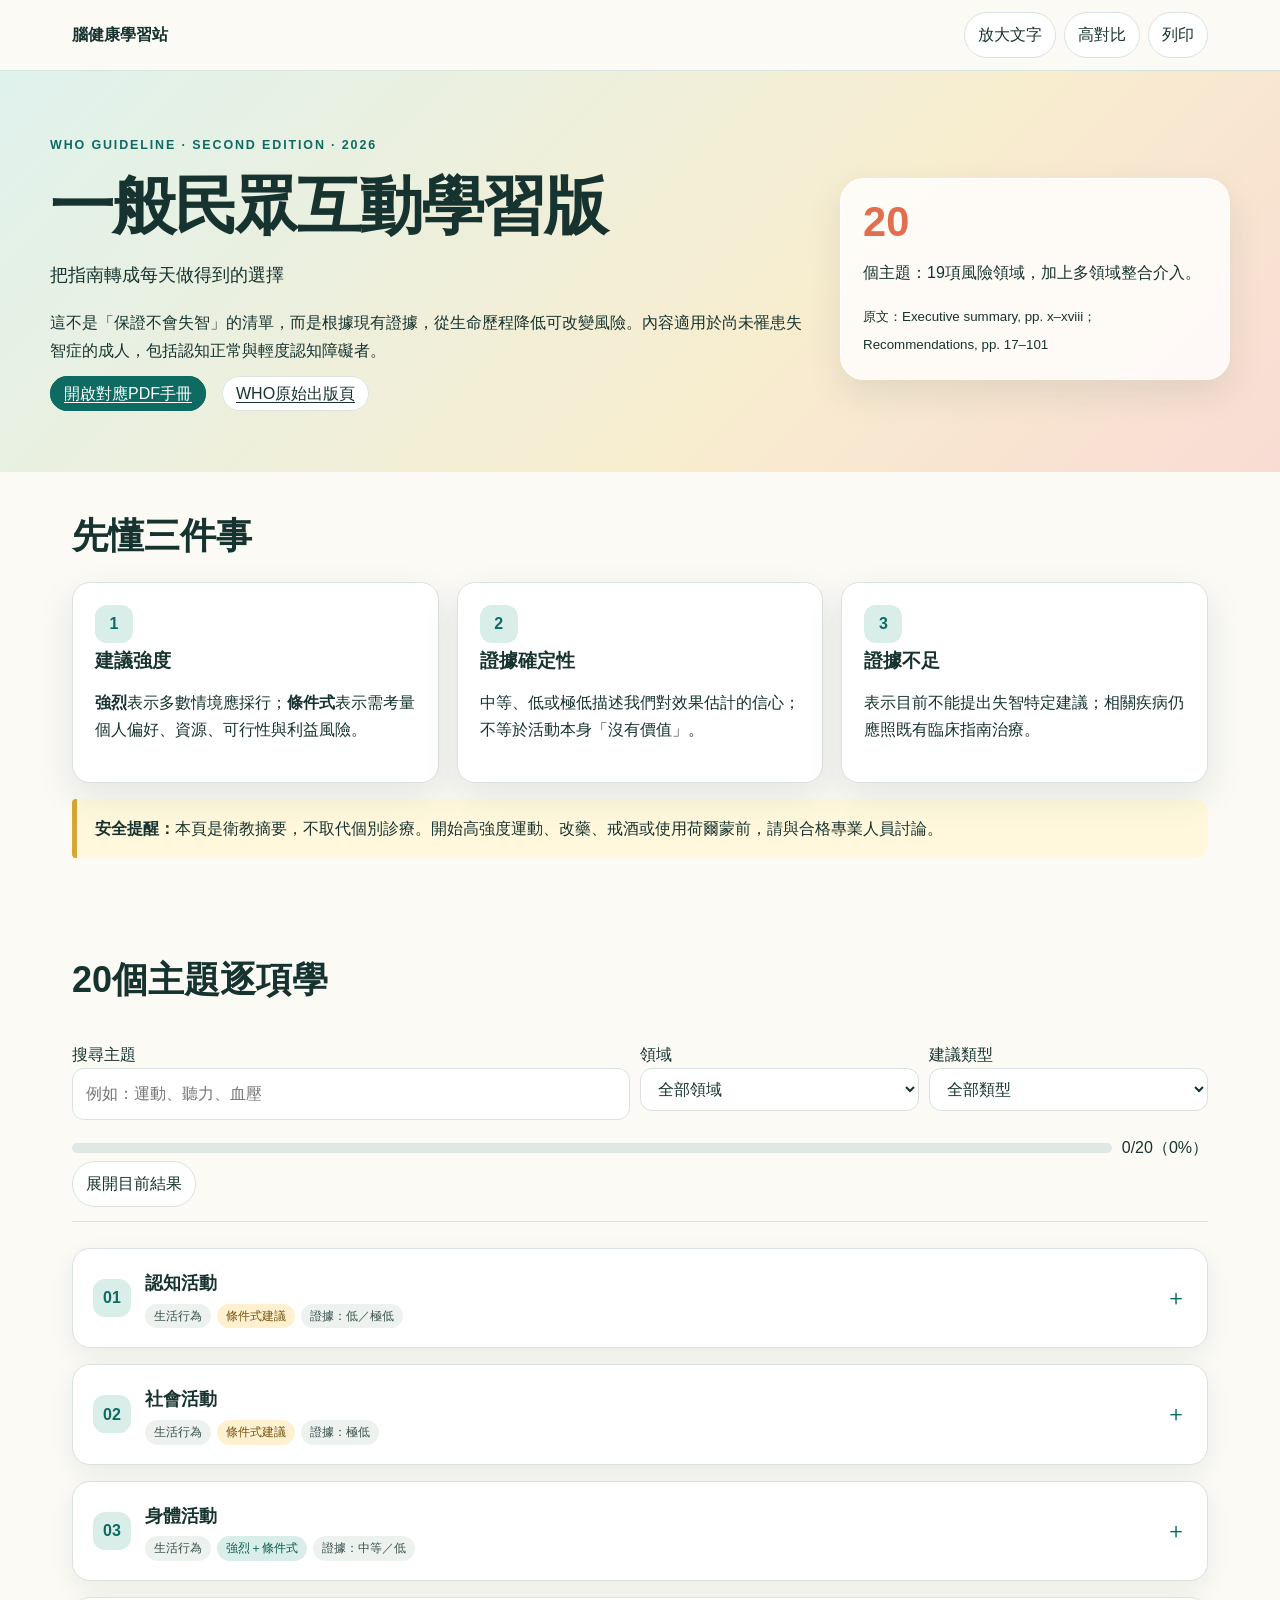
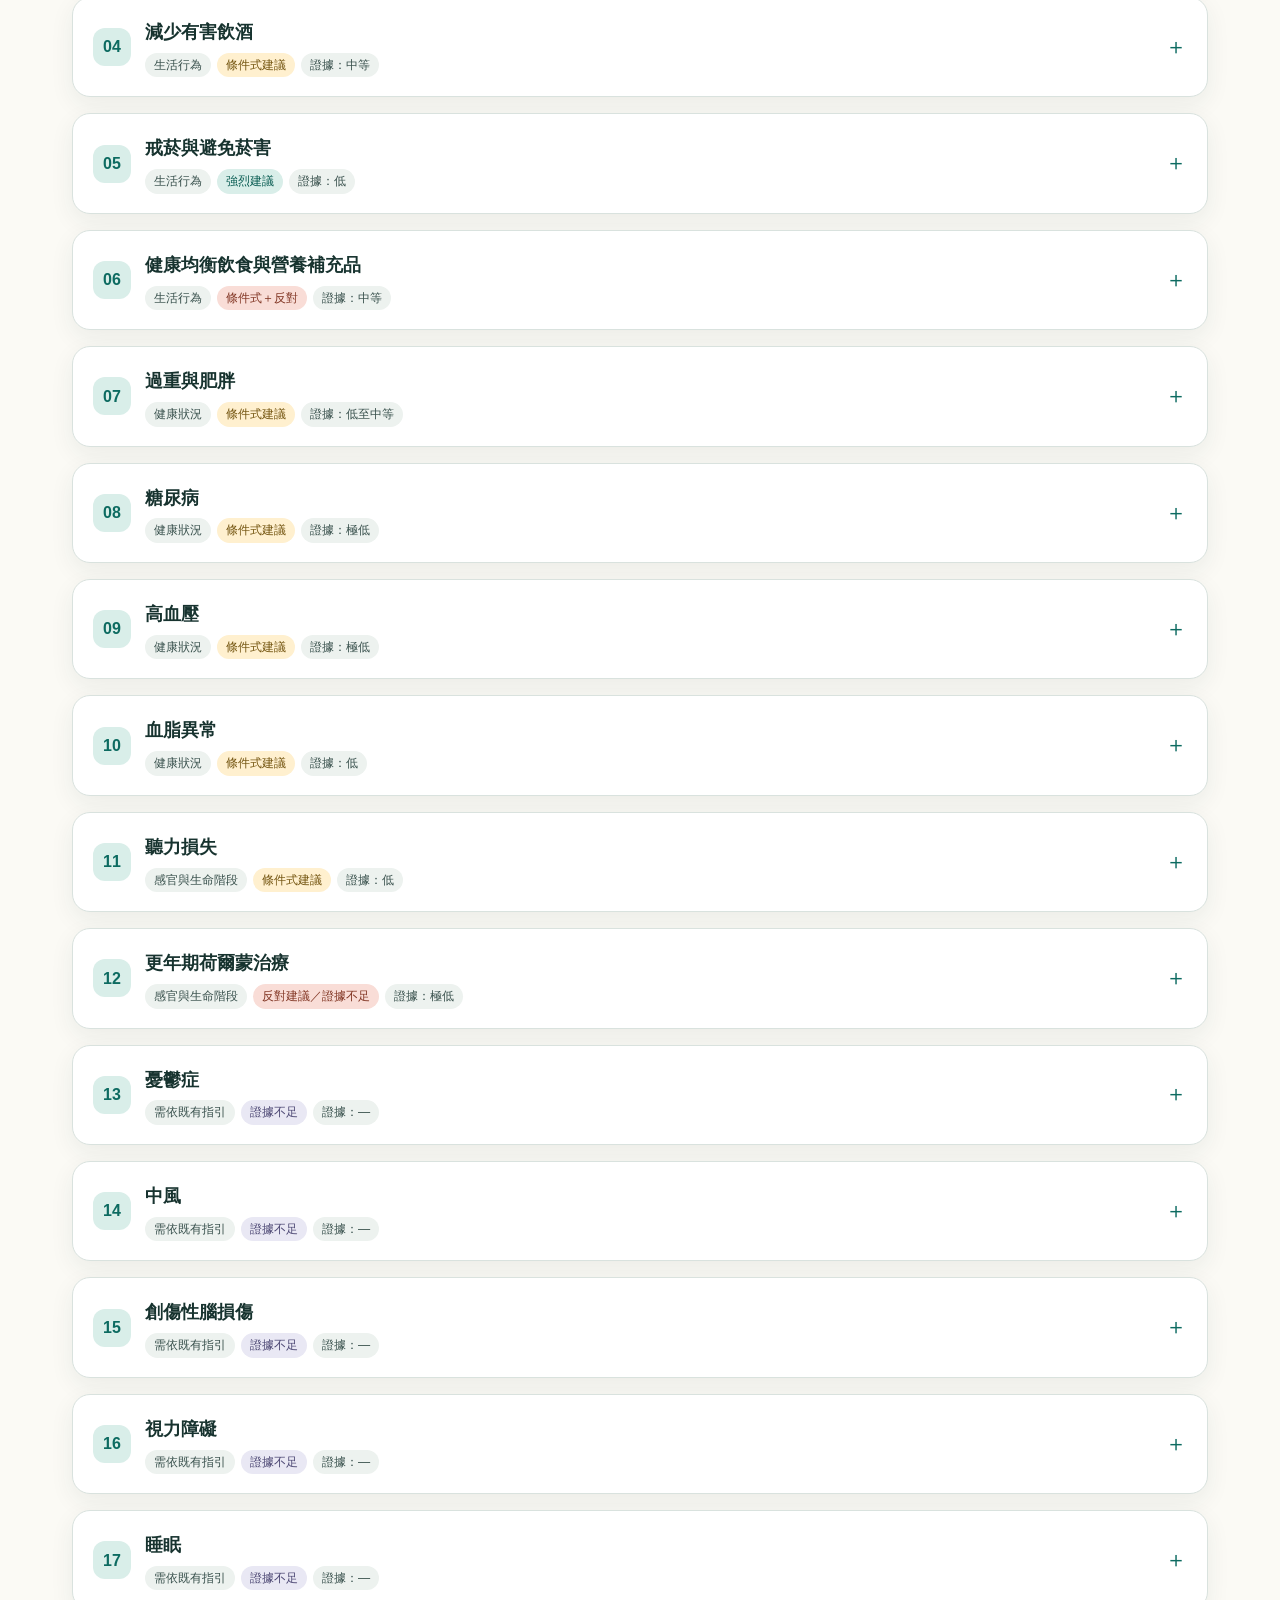
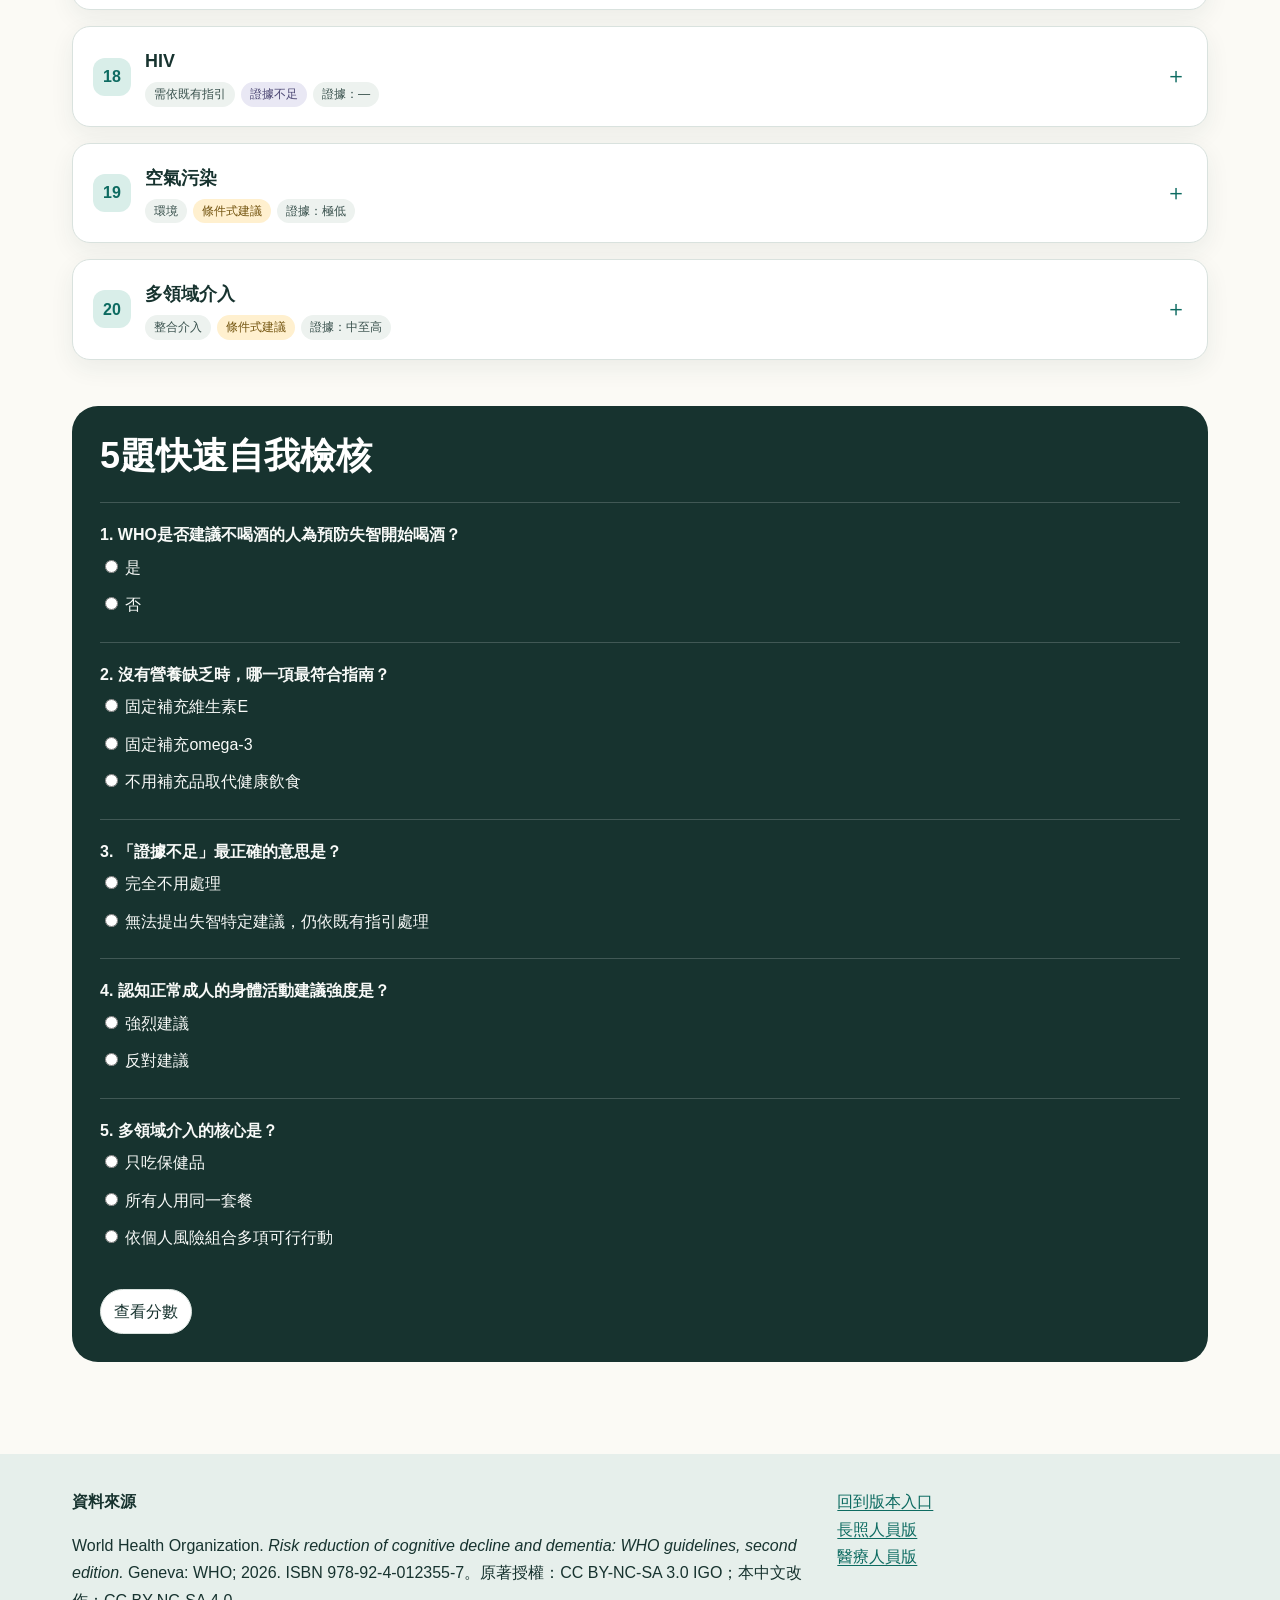
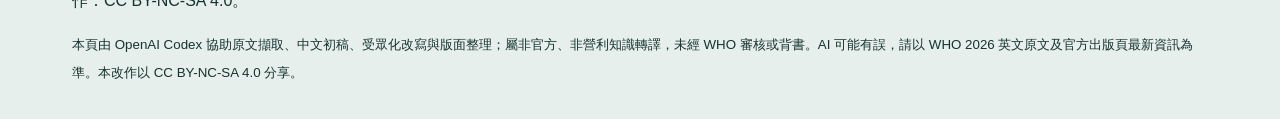
==== html/一般民眾版.html @ b4cadde2 "Publish complete WHO dementia risk reduction learning site" ====
<!doctype html><html lang="zh-Hant"><head><meta charset="utf-8"><meta name="viewport" content="width=device-width,initial-scale=1"><meta name="description" content="WHO 2026失智風險降低指南一般民眾互動學習版"><title>一般民眾版｜WHO 2026失智風險降低</title><link rel="stylesheet" href="assets/guide.css"></head><body data-audience="public"><a class="skip" href="#main">跳到主要內容</a><header class="topbar"><div class="topbar-inner"><a class="brand" href="index.html">腦健康學習站</a><nav class="top-actions" aria-label="工具"><button class="btn" id="fontBtn">放大文字</button><button class="btn" id="contrastBtn">高對比</button><button class="btn" id="printBtn">列印</button></nav></div></header>
<main id="main"><section class="hero"><div class="hero-grid"><div><div class="eyebrow">WHO GUIDELINE · SECOND EDITION · 2026</div><h1><span data-audience-label>一般民眾</span>互動學習版</h1><p class="lead" data-audience-sub>把指南轉成每天做得到的選擇</p><p>這不是「保證不會失智」的清單，而是根據現有證據，從生命歷程降低可改變風險。內容適用於尚未罹患失智症的成人，包括認知正常與輕度認知障礙者。</p><p><a class="btn primary" id="pdfLink" href="#">開啟對應PDF手冊</a>　<a class="btn" href="https://www.who.int/publications/i/item/9789240123557">WHO原始出版頁</a></p></div><aside class="hero-note"><strong>20</strong><p>個主題：19項風險領域，加上多領域整合介入。</p><small>原文：Executive summary, pp. x–xviii；Recommendations, pp. 17–101</small></aside></div></section>
<section class="container"><h2>先懂三件事</h2><div class="method-grid"><article class="card"><span class="number">1</span><h3>建議強度</h3><p><b>強烈</b>表示多數情境應採行；<b>條件式</b>表示需考量個人偏好、資源、可行性與利益風險。</p></article><article class="card"><span class="number">2</span><h3>證據確定性</h3><p>中等、低或極低描述我們對效果估計的信心；不等於活動本身「沒有價值」。</p></article><article class="card"><span class="number">3</span><h3>證據不足</h3><p>表示目前不能提出失智特定建議；相關疾病仍應照既有臨床指南治療。</p></article></div><p class="notice"><b>安全提醒：</b>本頁是衛教摘要，不取代個別診療。開始高強度運動、改藥、戒酒或使用荷爾蒙前，請與合格專業人員討論。</p></section>
<section class="container"><h2>20個主題逐項學</h2><div class="controls"><div class="controls-row"><label>搜尋主題<input class="field" id="search" type="search" placeholder="例如：運動、聽力、血壓"></label><label>領域<select class="field" id="domain"><option value="">全部領域</option><option>生活行為</option><option>健康狀況</option><option>感官與生命階段</option><option>需依既有指引</option><option>環境</option><option>整合介入</option></select></label><label>建議類型<select class="field" id="status"><option value="">全部類型</option><option value="強烈">含強烈建議</option><option value="條件式">條件式建議</option><option value="反對">反對建議</option><option value="證據不足">證據不足</option></select></label></div><div class="progress-wrap"><div class="progress" aria-label="學習進度"><span id="progressBar"></span></div><span id="progressText">0/20（0%）</span></div><button class="btn" id="expandAll">展開目前結果</button></div><div class="topic-list" id="topicList"></div><p class="empty" id="empty" hidden>找不到相符主題，請調整搜尋或篩選。</p>
<section class="quiz"><h2>5題快速自我檢核</h2><div class="question"><b>1. WHO是否建議不喝酒的人為預防失智開始喝酒？</b><label><input type="radio" name="q1" value="a"> 是</label><label><input type="radio" name="q1" value="b"> 否</label></div><div class="question"><b>2. 沒有營養缺乏時，哪一項最符合指南？</b><label><input type="radio" name="q2" value="a"> 固定補充維生素E</label><label><input type="radio" name="q2" value="b"> 固定補充omega-3</label><label><input type="radio" name="q2" value="c"> 不用補充品取代健康飲食</label></div><div class="question"><b>3. 「證據不足」最正確的意思是？</b><label><input type="radio" name="q3" value="a"> 完全不用處理</label><label><input type="radio" name="q3" value="b"> 無法提出失智特定建議，仍依既有指引處理</label></div><div class="question"><b>4. 認知正常成人的身體活動建議強度是？</b><label><input type="radio" name="q4" value="a"> 強烈建議</label><label><input type="radio" name="q4" value="b"> 反對建議</label></div><div class="question"><b>5. 多領域介入的核心是？</b><label><input type="radio" name="q5" value="a"> 只吃保健品</label><label><input type="radio" name="q5" value="b"> 所有人用同一套餐</label><label><input type="radio" name="q5" value="c"> 依個人風險組合多項可行行動</label></div><button class="btn" id="quizSubmit">查看分數</button><span class="result" id="quizResult" aria-live="polite"></span></section></section></main>
<footer class="footer"><div class="footer-inner"><div class="footer-grid"><div><b>資料來源</b><p>World Health Organization. <i>Risk reduction of cognitive decline and dementia: WHO guidelines, second edition.</i> Geneva: WHO; 2026. ISBN 978-92-4-012355-7。原著授權：CC BY-NC-SA 3.0 IGO；本中文改作：CC BY-NC-SA 4.0。</p></div><div><a href="index.html">回到版本入口</a><br><a href="長照人員版.html">長照人員版</a><br><a href="醫療人員版.html">醫療人員版</a></div></div><small>本頁由 OpenAI Codex 協助原文擷取、中文初稿、受眾化改寫與版面整理；屬非官方、非營利知識轉譯，未經 WHO 審核或背書。AI 可能有誤，請以 WHO 2026 英文原文及官方出版頁最新資訊為準。本改作以 CC BY-NC-SA 4.0 分享。</small></div></footer><script src="assets/guide.js"></script></body></html>
---- html/assets/guide.css ----
:root{--ink:#17332f;--muted:#526764;--paper:#fbfaf5;--panel:#fff;--teal:#0d6b61;--teal2:#d9eee9;--coral:#e26d4f;--gold:#d7a636;--line:#d9e2de;--shadow:0 14px 36px rgba(25,63,57,.10);--radius:18px;--font:1rem}
*{box-sizing:border-box}html{scroll-behavior:smooth;font-size:var(--font)}body{margin:0;color:var(--ink);background:var(--paper);font-family:-apple-system,BlinkMacSystemFont,"Segoe UI","Noto Sans TC","PingFang TC",sans-serif;line-height:1.72}a{color:var(--teal);text-underline-offset:3px}button,input,select{font:inherit}.skip{position:absolute;left:-9999px;top:8px;background:#fff;padding:10px;z-index:20}.skip:focus{left:8px}.topbar{position:sticky;top:0;z-index:10;background:rgba(251,250,245,.94);border-bottom:1px solid var(--line);backdrop-filter:blur(12px)}.topbar-inner{max-width:1180px;margin:auto;padding:12px 22px;display:flex;align-items:center;gap:12px}.brand{font-weight:800;color:var(--ink);text-decoration:none;white-space:nowrap}.top-actions{margin-left:auto;display:flex;gap:8px;flex-wrap:wrap}.btn{border:1px solid var(--line);background:#fff;color:var(--ink);border-radius:999px;padding:8px 13px;cursor:pointer}.btn:hover,.btn:focus-visible{border-color:var(--teal);box-shadow:0 0 0 3px var(--teal2)}.btn.primary{background:var(--teal);color:#fff;border-color:var(--teal)}.hero{background:linear-gradient(135deg,#dff2ed 0%,#f8edcf 62%,#f8dcd4 100%);padding:64px 22px 48px;overflow:hidden}.hero-grid{max-width:1180px;margin:auto;display:grid;grid-template-columns:1.45fr .75fr;gap:36px;align-items:center}.eyebrow{font-size:.78rem;letter-spacing:.15em;text-transform:uppercase;font-weight:800;color:var(--teal)}h1{font-size:clamp(2.15rem,5vw,4.45rem);line-height:1.08;margin:.25em 0 .3em;letter-spacing:-.035em}h2{font-size:clamp(1.45rem,3vw,2.25rem);line-height:1.2;margin:0 0 .7em}h3{line-height:1.35}.lead{font-size:1.12rem;max-width:760px}.hero-note{background:rgba(255,255,255,.8);border:1px solid rgba(255,255,255,.9);padding:22px;border-radius:24px;box-shadow:var(--shadow)}.hero-note strong{display:block;font-size:2.6rem;line-height:1;color:var(--coral)}.container{max-width:1180px;margin:auto;padding:42px 22px}.method-grid,.audience-grid,.stats{display:grid;grid-template-columns:repeat(3,1fr);gap:18px}.card{background:var(--panel);border:1px solid var(--line);border-radius:var(--radius);padding:22px;box-shadow:var(--shadow)}.card h3{margin:.25em 0}.number{display:inline-grid;place-items:center;width:38px;height:38px;border-radius:12px;background:var(--teal2);font-weight:900;color:var(--teal)}.notice{border-left:5px solid var(--gold);background:#fff8dc;padding:16px 18px;border-radius:4px 14px 14px 4px}.controls{position:sticky;top:65px;z-index:8;background:var(--paper);padding:14px 0;border-bottom:1px solid var(--line)}.controls-row{display:grid;grid-template-columns:2fr 1fr 1fr;gap:10px}.field{width:100%;border:1px solid var(--line);border-radius:12px;padding:11px 13px;background:#fff;color:var(--ink)}.progress-wrap{margin-top:14px;display:grid;grid-template-columns:1fr auto;gap:10px;align-items:center}.progress{height:10px;background:#dfe8e4;border-radius:999px;overflow:hidden}.progress span{display:block;height:100%;width:0;background:linear-gradient(90deg,var(--teal),#4eb6a1);transition:width .25s}.topic-list{display:grid;gap:16px;margin-top:26px}.topic{background:#fff;border:1px solid var(--line);border-radius:var(--radius);overflow:hidden;box-shadow:0 8px 24px rgba(25,63,57,.07)}.topic[hidden]{display:none}.topic summary{list-style:none;cursor:pointer;padding:19px 20px;display:grid;grid-template-columns:auto 1fr auto;gap:14px;align-items:center}.topic summary::-webkit-details-marker{display:none}.topic summary:after{content:"＋";font-size:1.4rem;color:var(--teal)}.topic[open] summary:after{content:"−"}.topic-title{font-weight:850;font-size:1.12rem}.topic-meta{display:flex;flex-wrap:wrap;gap:6px;margin-top:5px}.tag{font-size:.76rem;line-height:1.2;border-radius:999px;padding:5px 9px;background:#edf2ef;color:#39514d}.tag.strong{background:#d9eee9;color:#075b51}.tag.conditional{background:#fff0cf;color:#72530e}.tag.against{background:#f9ddd7;color:#813523}.tag.insufficient{background:#e9e8f4;color:#4c4773}.topic-body{padding:0 20px 22px;border-top:1px solid var(--line)}.recommend{font-size:1.05rem;background:#f0f8f5;padding:16px;border-radius:14px;margin:18px 0}.topic-columns{display:grid;grid-template-columns:1fr 1fr;gap:16px}.mini{padding:15px;border:1px solid var(--line);border-radius:14px}.mini h4{margin:0 0 6px;color:var(--teal)}.source{font-size:.88rem;color:var(--muted);border-top:1px dashed var(--line);padding-top:12px;margin-top:16px}.complete{display:flex;gap:8px;align-items:center;font-weight:700;margin-top:14px}.quiz{margin-top:46px;background:#17332f;color:#f8faf8;border-radius:26px;padding:28px}.quiz h2{color:#fff}.question{padding:18px 0;border-top:1px solid rgba(255,255,255,.18)}.question label{display:block;padding:5px 0}.quiz .btn{margin-top:14px}.result{font-weight:800;color:#f9d978;margin-left:12px}.footer{background:#e6efeb;margin-top:50px}.footer-inner{max-width:1180px;margin:auto;padding:34px 22px}.footer-grid{display:grid;grid-template-columns:2fr 1fr;gap:24px}.audience-card{display:flex;flex-direction:column}.audience-card .btn{margin-top:auto;align-self:flex-start;text-decoration:none}.icon-orbit{width:220px;height:220px;margin:auto;border:2px solid rgba(13,107,97,.25);border-radius:50%;position:relative}.icon-orbit:before,.icon-orbit:after{content:"";position:absolute;border-radius:50%;background:var(--coral)}.icon-orbit:before{width:86px;height:86px;left:66px;top:66px;background:var(--teal)}.icon-orbit:after{width:35px;height:35px;left:-10px;top:45px;box-shadow:190px 75px 0 var(--gold),40px 160px 0 #6e92b5}.empty{padding:36px;text-align:center;color:var(--muted)}body.high-contrast{--ink:#000;--muted:#222;--paper:#fff;--panel:#fff;--teal:#005c50;--line:#555}body.high-contrast .hero{background:#fff;border-bottom:4px solid #000}@media(max-width:780px){.hero-grid,.method-grid,.audience-grid,.stats,.topic-columns,.footer-grid{grid-template-columns:1fr}.controls-row{grid-template-columns:1fr}.hero{padding-top:38px}.topbar-inner{align-items:flex-start}.top-actions{justify-content:flex-end}.topic summary{grid-template-columns:auto 1fr}.topic summary:after{grid-column:2}.hero-note{display:none}}@media print{.topbar,.controls,.quiz,.complete,.btn{display:none!important}.hero{padding:20px;background:#fff}.container{padding:18px}.topic{break-inside:avoid;box-shadow:none}.topic:not([open]) .topic-body{display:block}.footer{margin-top:20px}a{color:#000;text-decoration:none}}
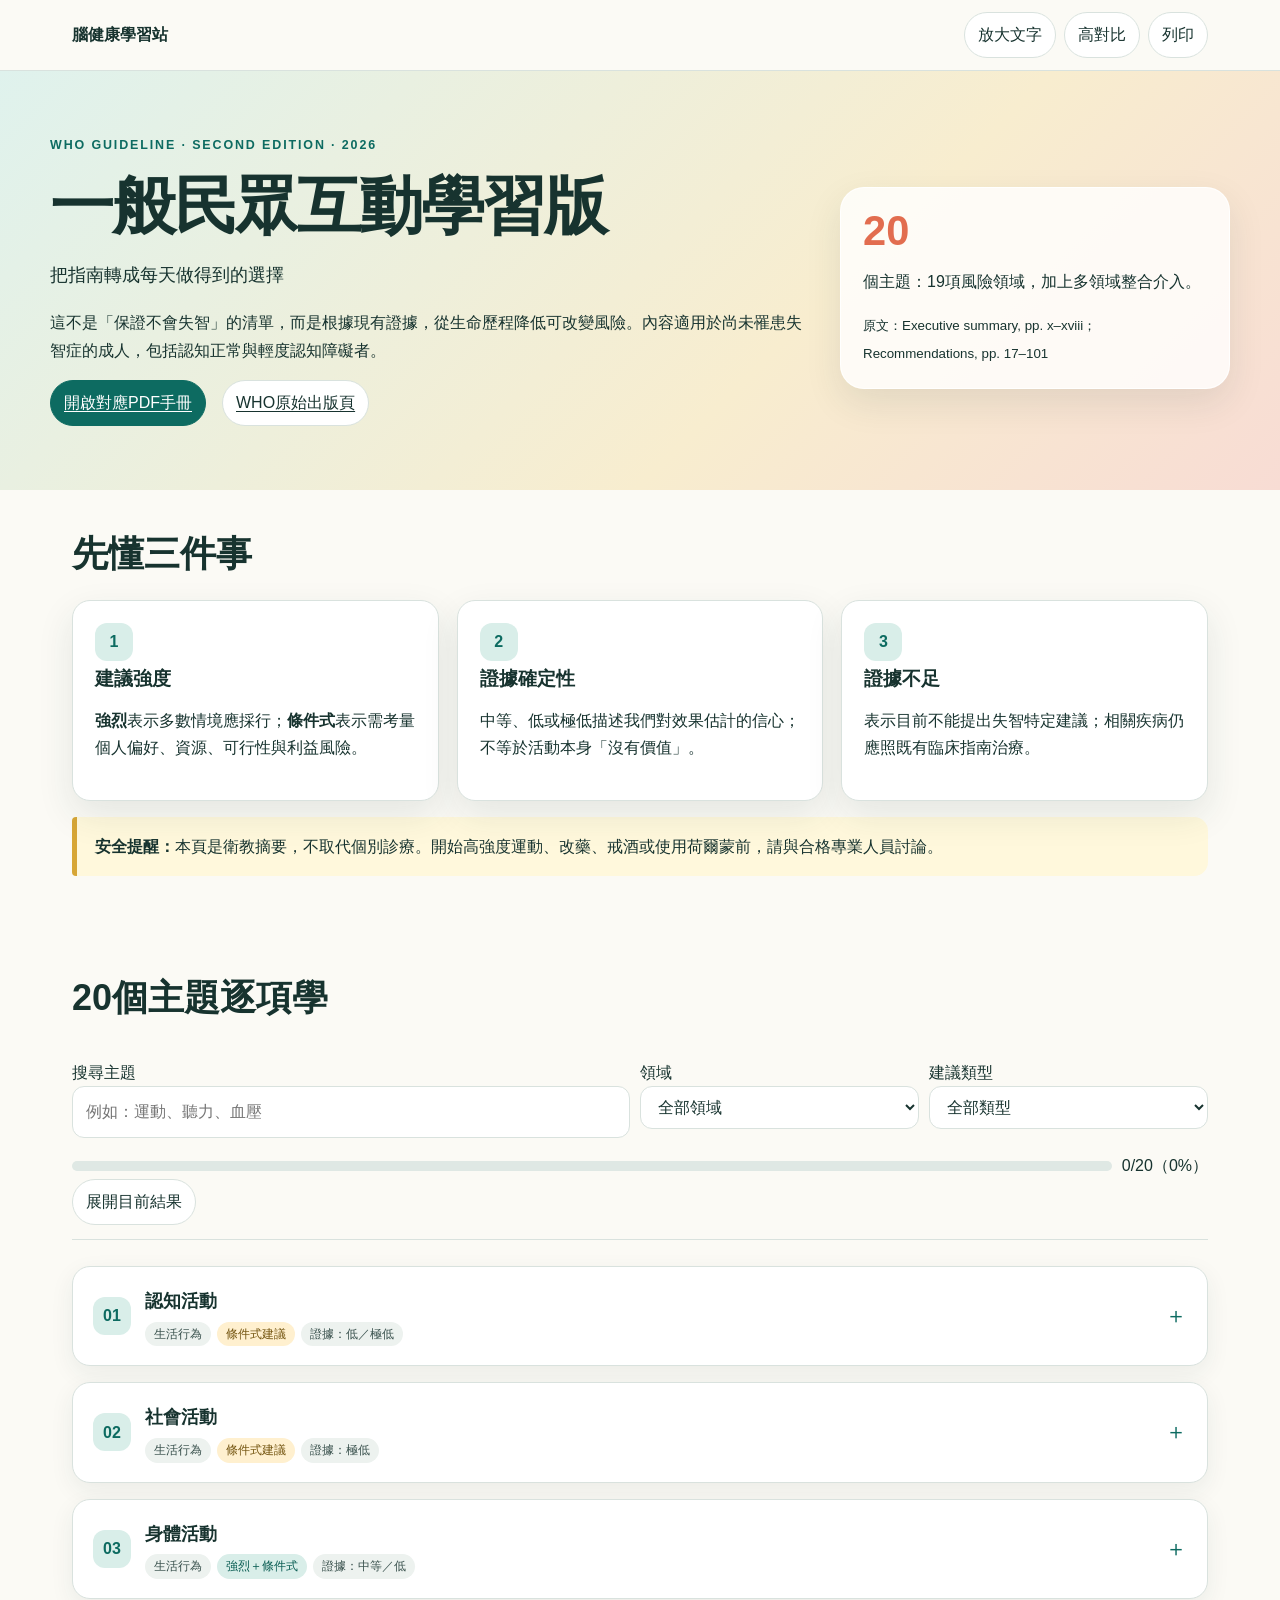
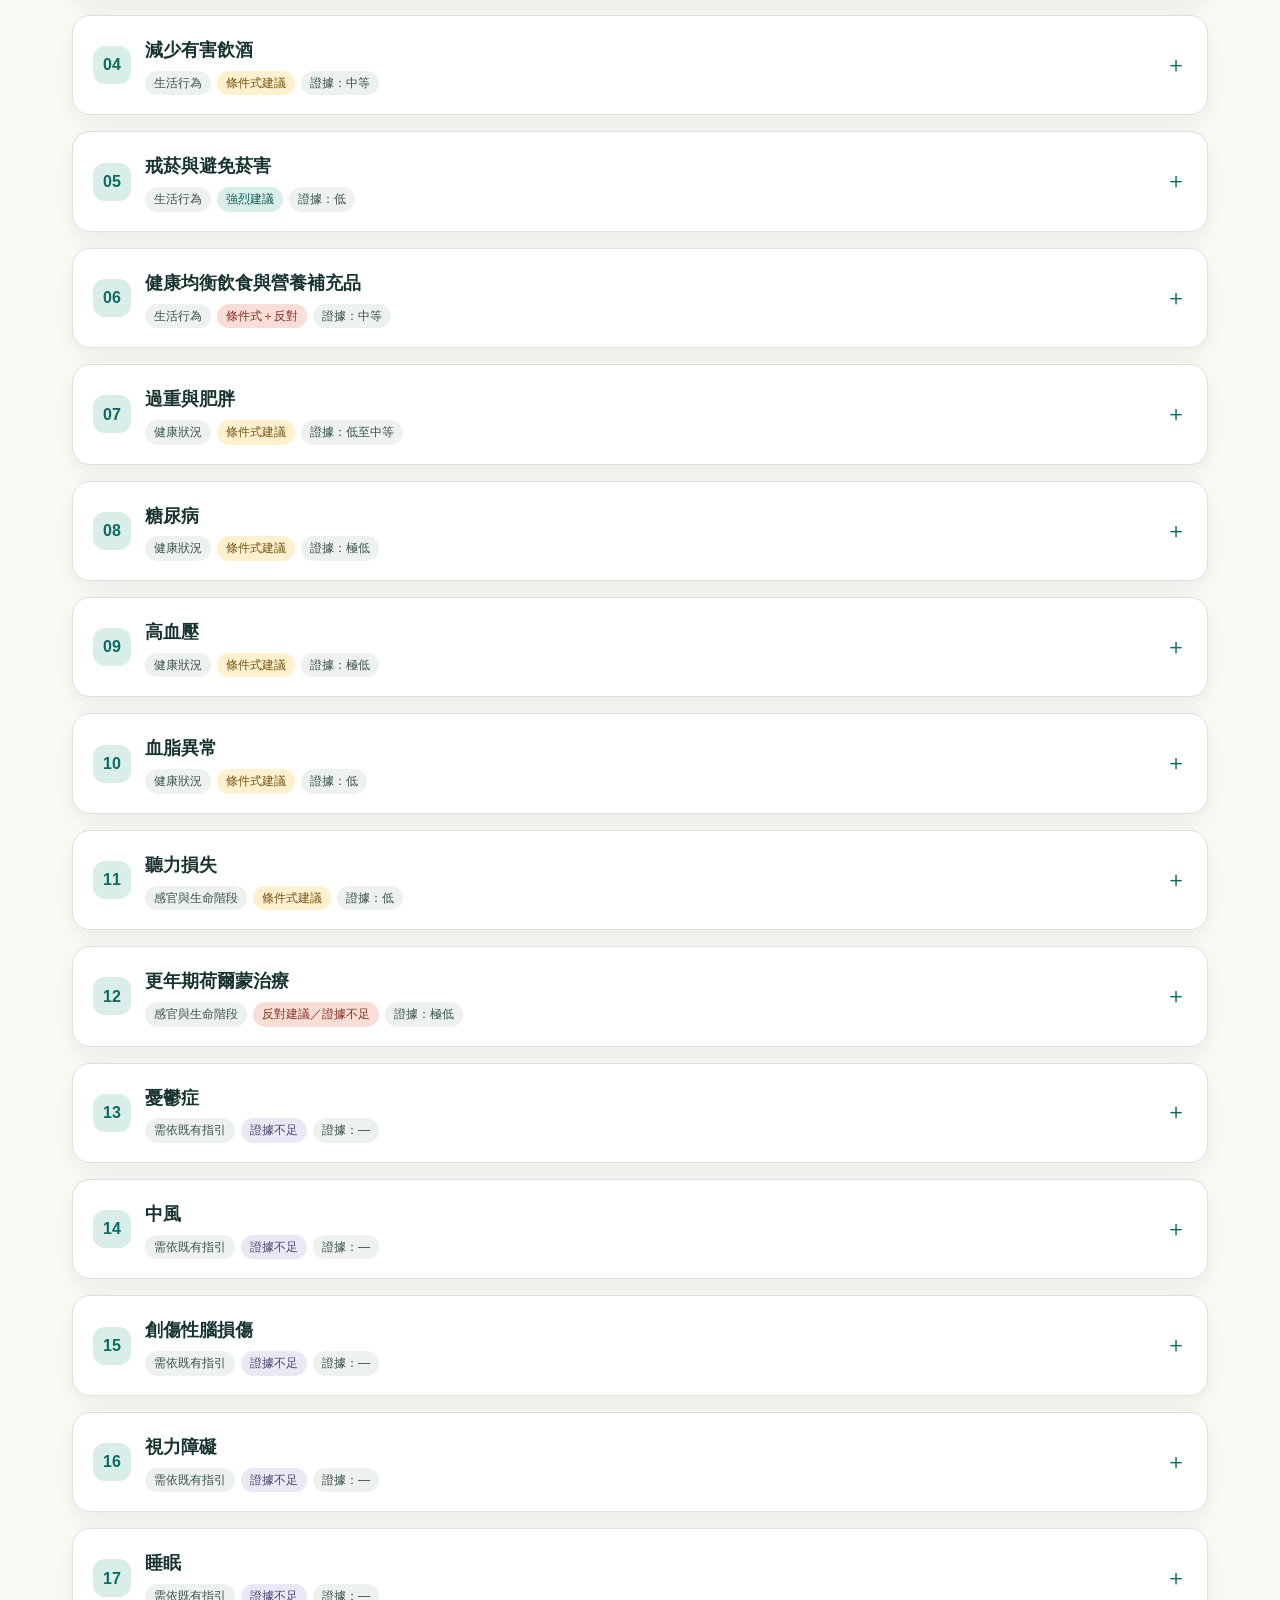
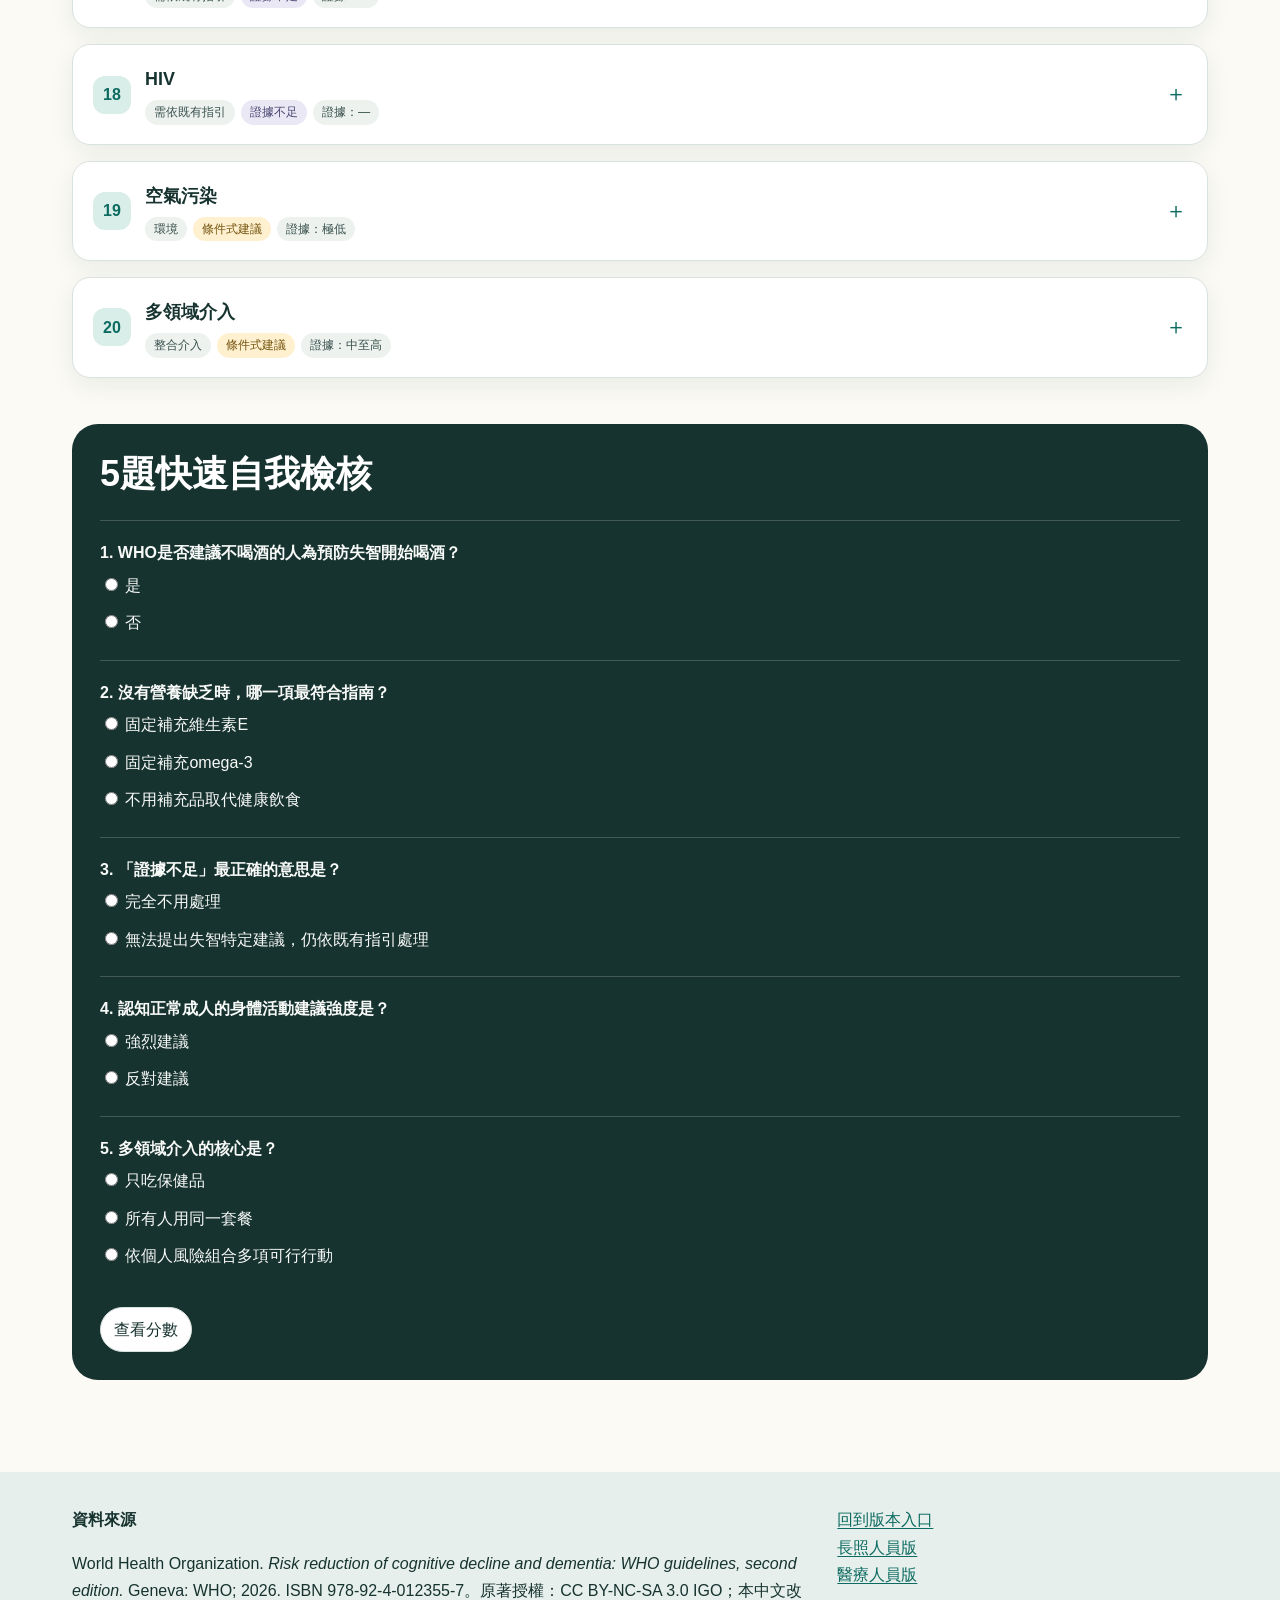
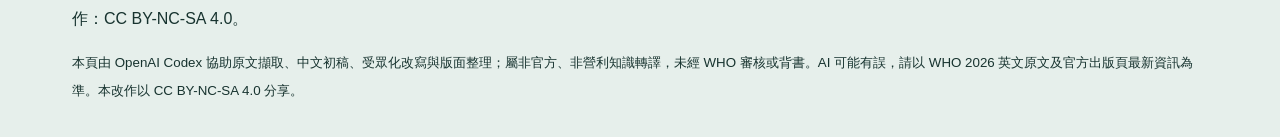
==== commit 410911d9: "Use cache-safe mobile responsive stylesheet" ====
--- a/html/一般民眾版.html
+++ b/html/一般民眾版.html
@@ -1,4 +1,4 @@
-<!doctype html><html lang="zh-Hant"><head><meta charset="utf-8"><meta name="viewport" content="width=device-width,initial-scale=1"><meta name="description" content="WHO 2026失智風險降低指南一般民眾互動學習版"><title>一般民眾版｜WHO 2026失智風險降低</title><link rel="stylesheet" href="assets/guide.css"></head><body data-audience="public"><a class="skip" href="#main">跳到主要內容</a><header class="topbar"><div class="topbar-inner"><a class="brand" href="index.html">腦健康學習站</a><nav class="top-actions" aria-label="工具"><button class="btn" id="fontBtn">放大文字</button><button class="btn" id="contrastBtn">高對比</button><button class="btn" id="printBtn">列印</button></nav></div></header>
+<!doctype html><html lang="zh-Hant"><head><meta charset="utf-8"><meta name="viewport" content="width=device-width,initial-scale=1"><meta name="description" content="WHO 2026失智風險降低指南一般民眾互動學習版"><title>一般民眾版｜WHO 2026失智風險降低</title><link rel="stylesheet" href="assets/guide-mobile-20260723.css"></head><body data-audience="public"><a class="skip" href="#main">跳到主要內容</a><header class="topbar"><div class="topbar-inner"><a class="brand" href="index.html">腦健康學習站</a><nav class="top-actions" aria-label="工具"><button class="btn" id="fontBtn">放大文字</button><button class="btn" id="contrastBtn">高對比</button><button class="btn" id="printBtn">列印</button></nav></div></header>
 <main id="main"><section class="hero"><div class="hero-grid"><div><div class="eyebrow">WHO GUIDELINE · SECOND EDITION · 2026</div><h1><span data-audience-label>一般民眾</span>互動學習版</h1><p class="lead" data-audience-sub>把指南轉成每天做得到的選擇</p><p>這不是「保證不會失智」的清單，而是根據現有證據，從生命歷程降低可改變風險。內容適用於尚未罹患失智症的成人，包括認知正常與輕度認知障礙者。</p><p><a class="btn primary" id="pdfLink" href="#">開啟對應PDF手冊</a>　<a class="btn" href="https://www.who.int/publications/i/item/9789240123557">WHO原始出版頁</a></p></div><aside class="hero-note"><strong>20</strong><p>個主題：19項風險領域，加上多領域整合介入。</p><small>原文：Executive summary, pp. x–xviii；Recommendations, pp. 17–101</small></aside></div></section>
 <section class="container"><h2>先懂三件事</h2><div class="method-grid"><article class="card"><span class="number">1</span><h3>建議強度</h3><p><b>強烈</b>表示多數情境應採行；<b>條件式</b>表示需考量個人偏好、資源、可行性與利益風險。</p></article><article class="card"><span class="number">2</span><h3>證據確定性</h3><p>中等、低或極低描述我們對效果估計的信心；不等於活動本身「沒有價值」。</p></article><article class="card"><span class="number">3</span><h3>證據不足</h3><p>表示目前不能提出失智特定建議；相關疾病仍應照既有臨床指南治療。</p></article></div><p class="notice"><b>安全提醒：</b>本頁是衛教摘要，不取代個別診療。開始高強度運動、改藥、戒酒或使用荷爾蒙前，請與合格專業人員討論。</p></section>
 <section class="container"><h2>20個主題逐項學</h2><div class="controls"><div class="controls-row"><label>搜尋主題<input class="field" id="search" type="search" placeholder="例如：運動、聽力、血壓"></label><label>領域<select class="field" id="domain"><option value="">全部領域</option><option>生活行為</option><option>健康狀況</option><option>感官與生命階段</option><option>需依既有指引</option><option>環境</option><option>整合介入</option></select></label><label>建議類型<select class="field" id="status"><option value="">全部類型</option><option value="強烈">含強烈建議</option><option value="條件式">條件式建議</option><option value="反對">反對建議</option><option value="證據不足">證據不足</option></select></label></div><div class="progress-wrap"><div class="progress" aria-label="學習進度"><span id="progressBar"></span></div><span id="progressText">0/20（0%）</span></div><button class="btn" id="expandAll">展開目前結果</button></div><div class="topic-list" id="topicList"></div><p class="empty" id="empty" hidden>找不到相符主題，請調整搜尋或篩選。</p>
--- a/html/assets/guide-mobile-20260723.css
+++ b/html/assets/guide-mobile-20260723.css
@@ -0,0 +1,3 @@
+:root{--ink:#17332f;--muted:#526764;--paper:#fbfaf5;--panel:#fff;--teal:#0d6b61;--teal2:#d9eee9;--coral:#e26d4f;--gold:#d7a636;--line:#d9e2de;--shadow:0 14px 36px rgba(25,63,57,.10);--radius:18px;--font:1rem}
+*{box-sizing:border-box}html{scroll-behavior:smooth;font-size:var(--font)}body{margin:0;color:var(--ink);background:var(--paper);font-family:-apple-system,BlinkMacSystemFont,"Segoe UI","Noto Sans TC","PingFang TC",sans-serif;line-height:1.72}a{color:var(--teal);text-underline-offset:3px}button,input,select{font:inherit}.skip{position:absolute;left:-9999px;top:8px;background:#fff;padding:10px;z-index:20}.skip:focus{left:8px}.topbar{position:relative;z-index:10;background:rgba(251,250,245,.94);border-bottom:1px solid var(--line)}.topbar-inner{max-width:1180px;margin:auto;padding:12px 22px;display:flex;align-items:center;gap:12px}.brand{font-weight:800;color:var(--ink);text-decoration:none;white-space:nowrap}.top-actions{margin-left:auto;display:flex;gap:8px;flex-wrap:wrap}.btn{display:inline-flex;align-items:center;justify-content:center;border:1px solid var(--line);background:#fff;color:var(--ink);border-radius:999px;padding:8px 13px;cursor:pointer;text-align:center}.btn:hover,.btn:focus-visible{border-color:var(--teal);box-shadow:0 0 0 3px var(--teal2)}.btn.primary{background:var(--teal);color:#fff;border-color:var(--teal)}.hero{background:linear-gradient(135deg,#dff2ed 0%,#f8edcf 62%,#f8dcd4 100%);padding:64px 22px 48px;overflow:hidden}.hero-grid{max-width:1180px;margin:auto;display:grid;grid-template-columns:1.45fr .75fr;gap:36px;align-items:center}.hero-actions{display:flex;flex-wrap:wrap;gap:10px;margin:24px 0 0}.hero-actions .btn{text-decoration:none;white-space:nowrap}.eyebrow{font-size:.78rem;letter-spacing:.15em;text-transform:uppercase;font-weight:800;color:var(--teal)}h1{font-size:clamp(2.15rem,5vw,4.45rem);line-height:1.08;margin:.25em 0 .3em;letter-spacing:-.035em}h2{font-size:clamp(1.45rem,3vw,2.25rem);line-height:1.2;margin:0 0 .7em}h3{line-height:1.35}.lead{font-size:1.12rem;max-width:760px}.hero-note{background:rgba(255,255,255,.8);border:1px solid rgba(255,255,255,.9);padding:22px;border-radius:24px;box-shadow:var(--shadow)}.hero-note strong{display:block;font-size:2.6rem;line-height:1;color:var(--coral)}.container{max-width:1180px;margin:auto;padding:42px 22px}.method-grid,.audience-grid,.stats{display:grid;grid-template-columns:repeat(3,1fr);gap:18px}.card{background:var(--panel);border:1px solid var(--line);border-radius:var(--radius);padding:22px;box-shadow:var(--shadow)}.card h3{margin:.25em 0}.number{display:inline-grid;place-items:center;width:38px;height:38px;border-radius:12px;background:var(--teal2);font-weight:900;color:var(--teal)}.notice{border-left:5px solid var(--gold);background:#fff8dc;padding:16px 18px;border-radius:4px 14px 14px 4px}.controls{position:sticky;top:0;z-index:8;background:var(--paper);padding:14px 0;border-bottom:1px solid var(--line)}.controls-row{display:grid;grid-template-columns:2fr 1fr 1fr;gap:10px}.field{width:100%;border:1px solid var(--line);border-radius:12px;padding:11px 13px;background:#fff;color:var(--ink)}.progress-wrap{margin-top:14px;display:grid;grid-template-columns:1fr auto;gap:10px;align-items:center}.progress{height:10px;background:#dfe8e4;border-radius:999px;overflow:hidden}.progress span{display:block;height:100%;width:0;background:linear-gradient(90deg,var(--teal),#4eb6a1);transition:width .25s}.topic-list{display:grid;gap:16px;margin-top:26px}.topic{background:#fff;border:1px solid var(--line);border-radius:var(--radius);overflow:hidden;box-shadow:0 8px 24px rgba(25,63,57,.07)}.topic[hidden]{display:none}.topic summary{list-style:none;cursor:pointer;padding:19px 20px;display:grid;grid-template-columns:auto 1fr auto;gap:14px;align-items:center}.topic summary::-webkit-details-marker{display:none}.topic summary:after{content:"＋";font-size:1.4rem;color:var(--teal)}.topic[open] summary:after{content:"−"}.topic-title{font-weight:850;font-size:1.12rem}.topic-meta{display:flex;flex-wrap:wrap;gap:6px;margin-top:5px}.tag{font-size:.76rem;line-height:1.2;border-radius:999px;padding:5px 9px;background:#edf2ef;color:#39514d}.tag.strong{background:#d9eee9;color:#075b51}.tag.conditional{background:#fff0cf;color:#72530e}.tag.against{background:#f9ddd7;color:#813523}.tag.insufficient{background:#e9e8f4;color:#4c4773}.topic-body{padding:0 20px 22px;border-top:1px solid var(--line)}.recommend{font-size:1.05rem;background:#f0f8f5;padding:16px;border-radius:14px;margin:18px 0}.topic-columns{display:grid;grid-template-columns:1fr 1fr;gap:16px}.mini{padding:15px;border:1px solid var(--line);border-radius:14px}.mini h4{margin:0 0 6px;color:var(--teal)}.source{font-size:.88rem;color:var(--muted);border-top:1px dashed var(--line);padding-top:12px;margin-top:16px}.complete{display:flex;gap:8px;align-items:center;font-weight:700;margin-top:14px}.quiz{margin-top:46px;background:#17332f;color:#f8faf8;border-radius:26px;padding:28px}.quiz h2{color:#fff}.question{padding:18px 0;border-top:1px solid rgba(255,255,255,.18)}.question label{display:block;padding:5px 0}.quiz .btn{margin-top:14px}.result{font-weight:800;color:#f9d978;margin-left:12px}.footer{background:#e6efeb;margin-top:50px}.footer-inner{max-width:1180px;margin:auto;padding:34px 22px}.footer-grid{display:grid;grid-template-columns:2fr 1fr;gap:24px}.audience-card{display:flex;flex-direction:column}.audience-card .btn{margin-top:auto;align-self:flex-start;text-decoration:none}.icon-orbit{width:220px;height:220px;margin:auto;border:2px solid rgba(13,107,97,.25);border-radius:50%;position:relative}.icon-orbit:before,.icon-orbit:after{content:"";position:absolute;border-radius:50%;background:var(--coral)}.icon-orbit:before{width:86px;height:86px;left:66px;top:66px;background:var(--teal)}.icon-orbit:after{width:35px;height:35px;left:-10px;top:45px;box-shadow:190px 75px 0 var(--gold),40px 160px 0 #6e92b5}.empty{padding:36px;text-align:center;color:var(--muted)}body.high-contrast{--ink:#000;--muted:#222;--paper:#fff;--panel:#fff;--teal:#005c50;--line:#555}body.high-contrast .hero{background:#fff;border-bottom:4px solid #000}@media(max-width:780px){.hero-grid,.method-grid,.audience-grid,.stats,.topic-columns,.footer-grid{grid-template-columns:1fr}.controls{position:static}.controls-row{grid-template-columns:1fr}.hero{padding:32px 18px 38px}.hero-grid{gap:20px}.lead{font-size:1rem}.topbar-inner{align-items:center;padding:9px 16px;gap:8px}.top-actions{justify-content:flex-end;flex-wrap:nowrap;gap:6px}.top-actions .btn{padding:6px 9px;font-size:.82rem;line-height:1.25;white-space:nowrap}.brand{font-size:.94rem}.hero-actions{gap:8px;margin-top:20px}.hero-actions .btn{padding:7px 10px;font-size:.9rem;line-height:1.35}.eyebrow{font-size:.72rem;letter-spacing:.1em}.topic summary{grid-template-columns:auto 1fr}.topic summary:after{grid-column:2}.hero-note{display:none}}@media(max-width:430px){.topbar-inner{padding-inline:14px}.brand{font-size:.88rem}.top-actions .btn{padding-inline:7px;font-size:.78rem}.hero-actions{flex-wrap:nowrap}.hero-actions .btn{font-size:.84rem;padding-inline:9px}.hero-actions .btn:last-child{min-width:0}}@media print{.topbar,.controls,.quiz,.complete,.btn{display:none!important}.hero{padding:20px;background:#fff}.container{padding:18px}.topic{break-inside:avoid;box-shadow:none}.topic:not([open]) .topic-body{display:block}.footer{margin-top:20px}a{color:#000;text-decoration:none}}
+/* Mobile-responsive release: 2026-07-23 */
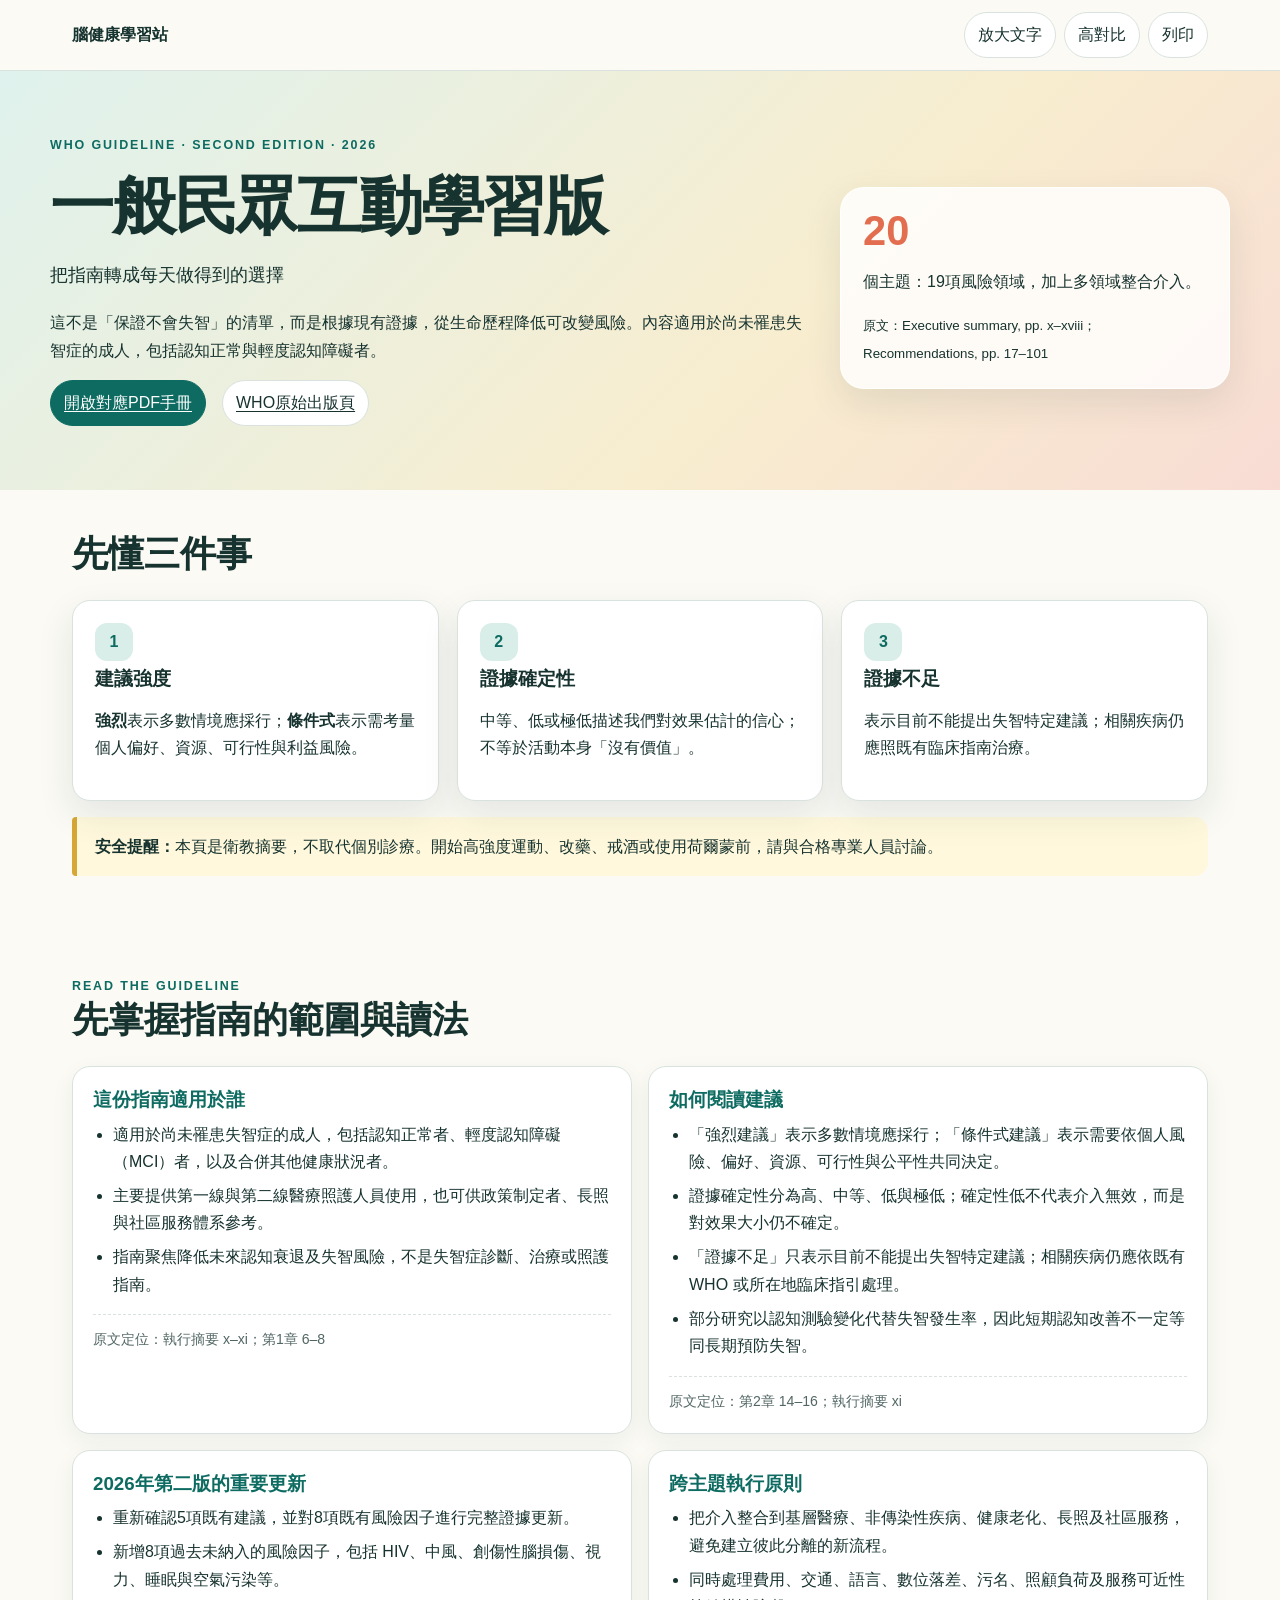
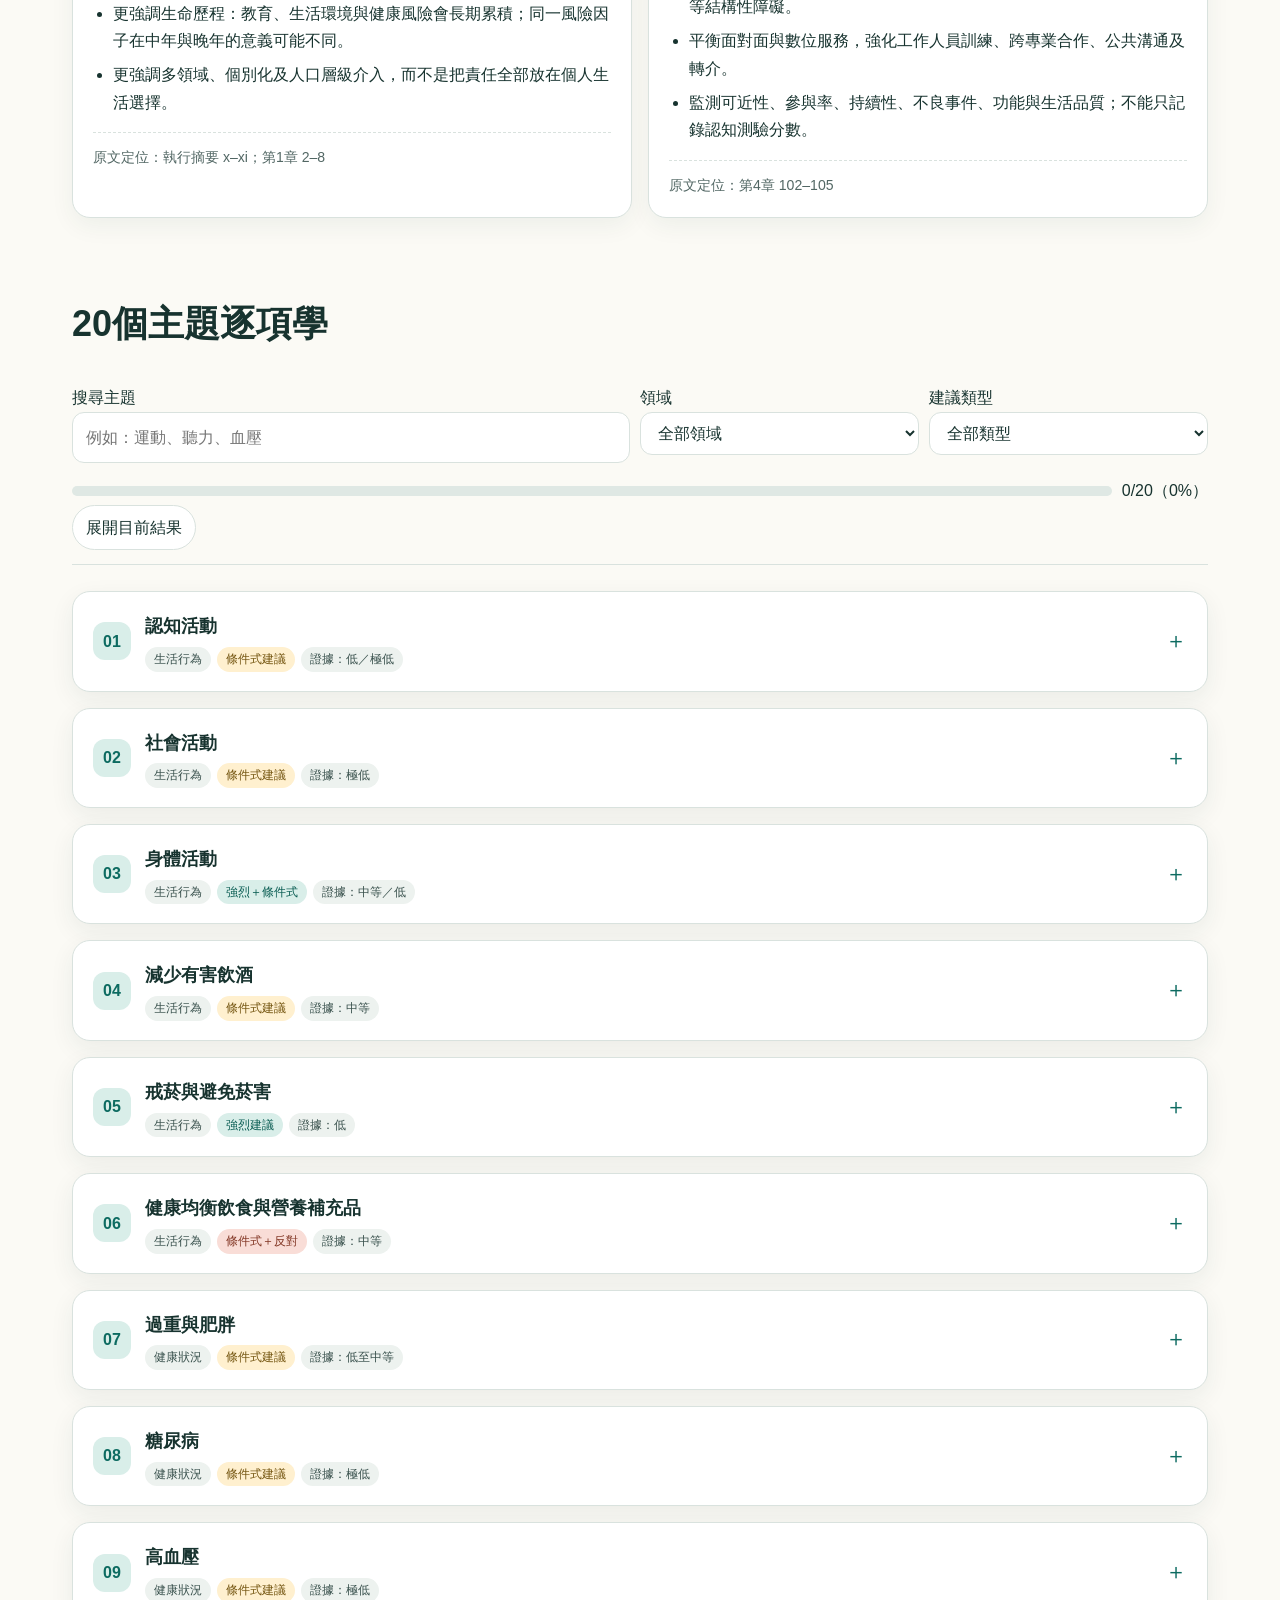
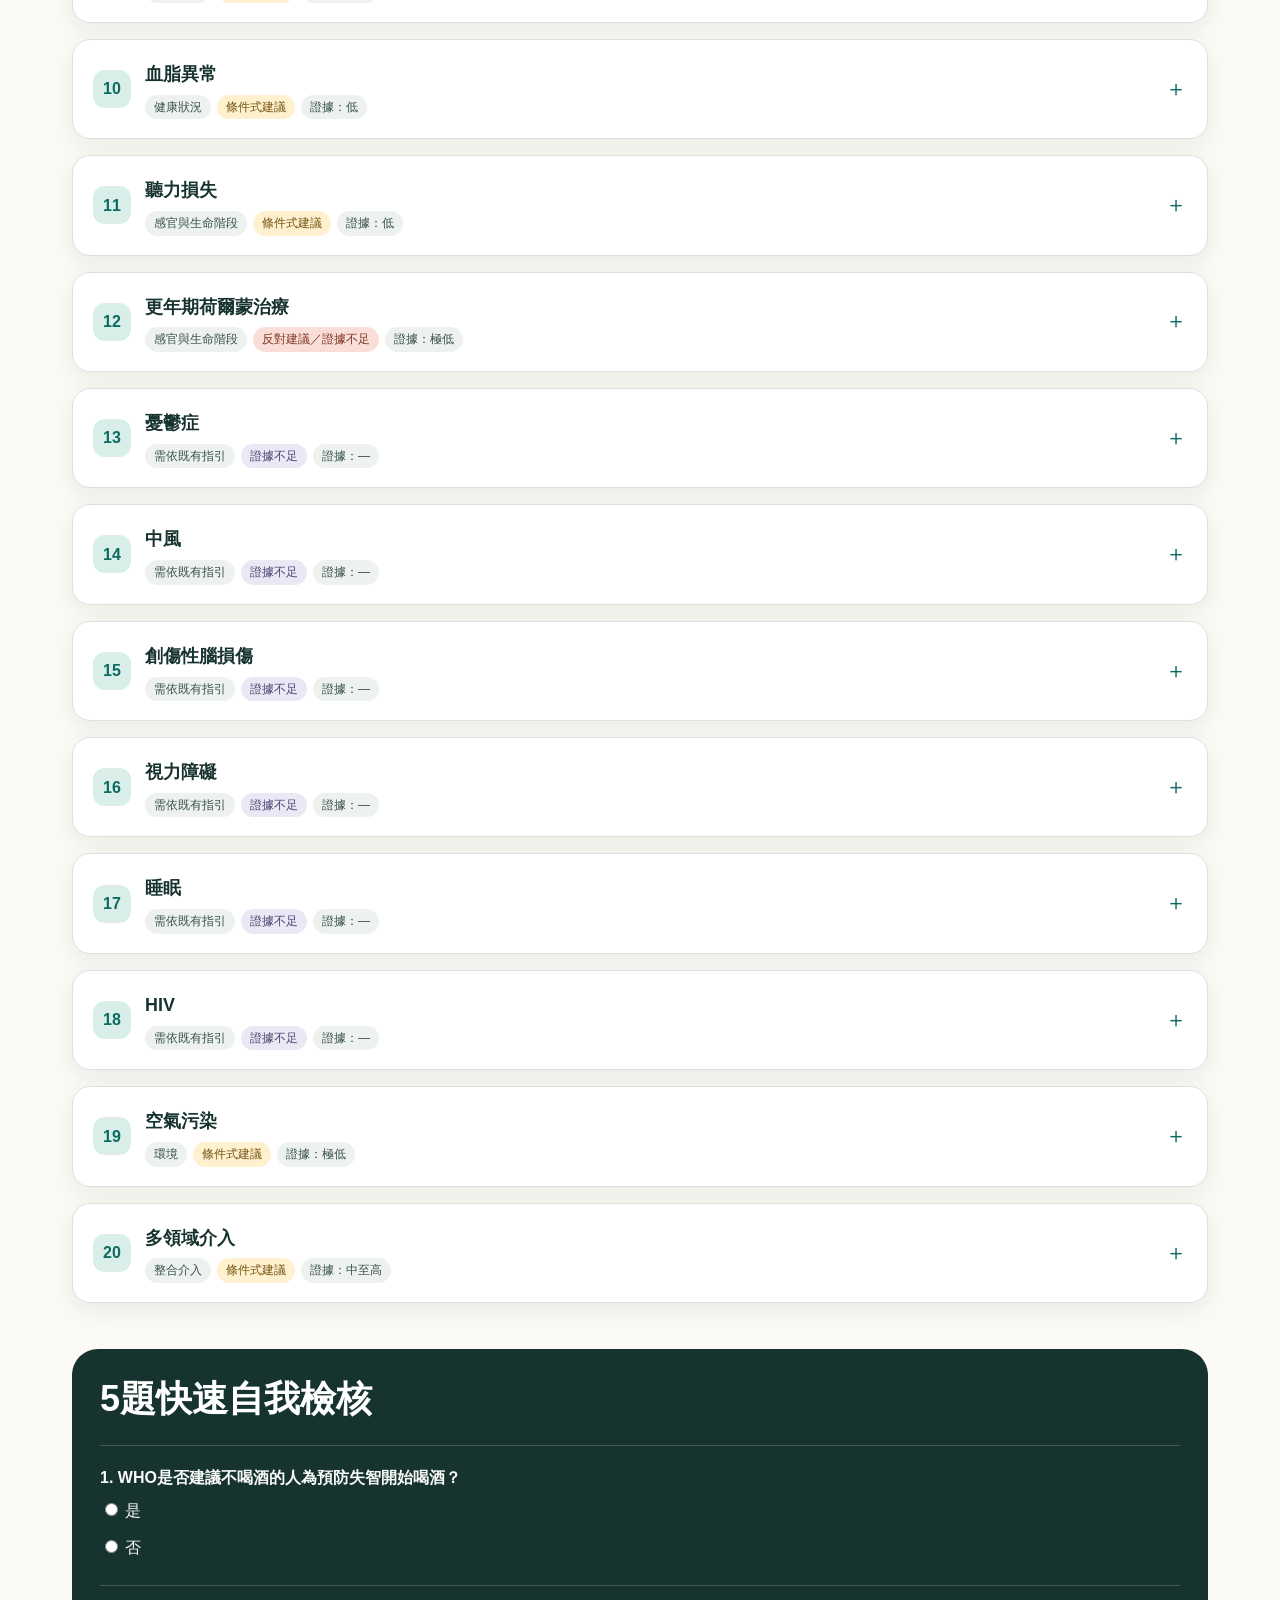
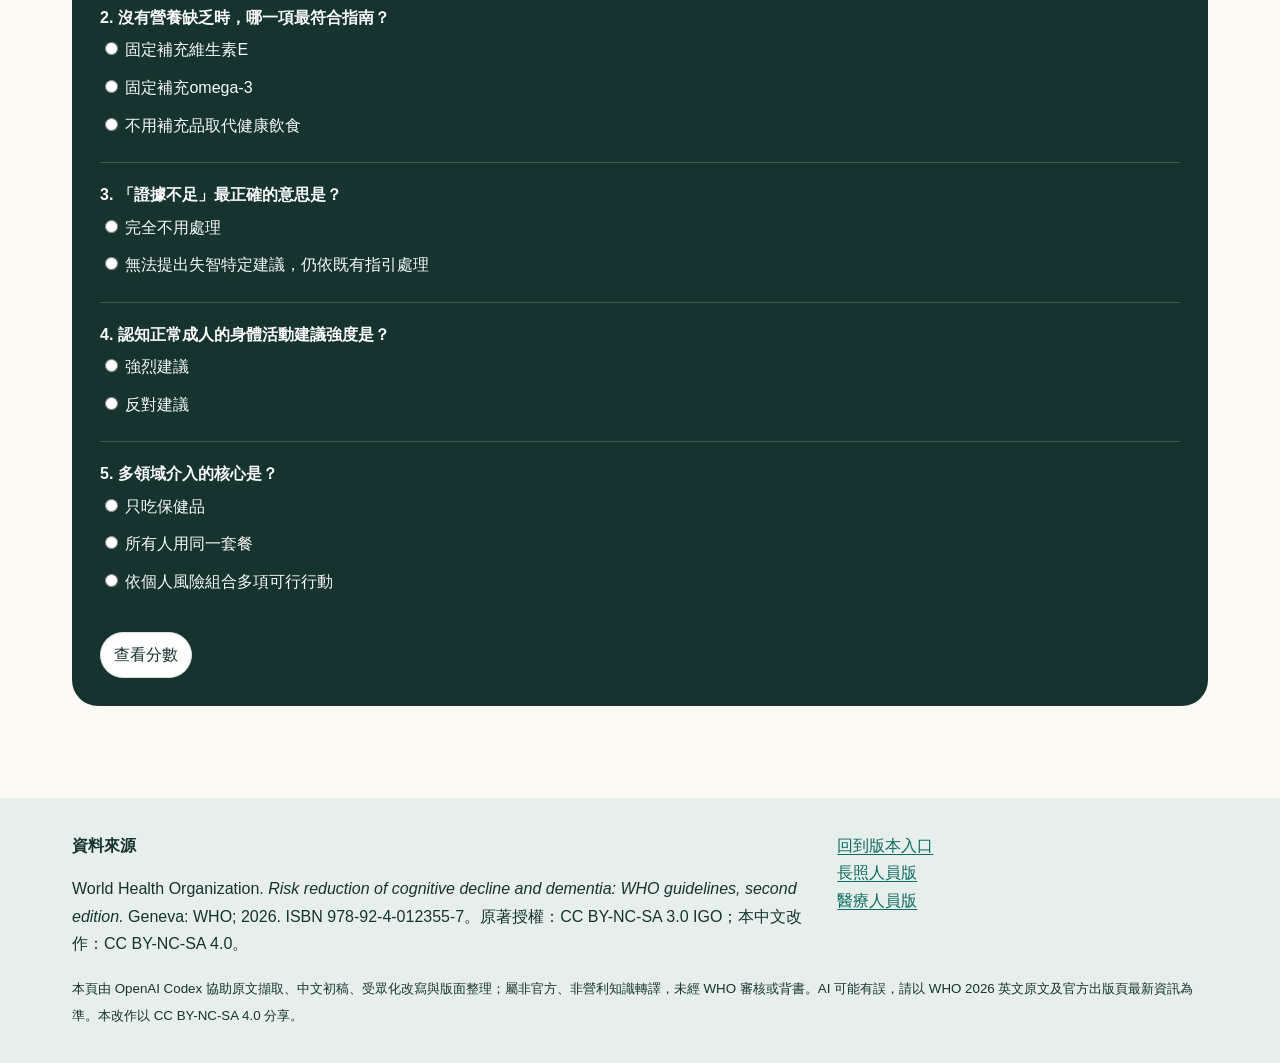
==== commit 476a3dab: "Expand all three guides with detailed WHO-aligned content" ====
--- a/html/一般民眾版.html
+++ b/html/一般民眾版.html
@@ -1,6 +1,6 @@
 <!doctype html><html lang="zh-Hant"><head><meta charset="utf-8"><meta name="viewport" content="width=device-width,initial-scale=1"><meta name="description" content="WHO 2026失智風險降低指南一般民眾互動學習版"><title>一般民眾版｜WHO 2026失智風險降低</title><link rel="stylesheet" href="assets/guide-mobile-20260723.css"></head><body data-audience="public"><a class="skip" href="#main">跳到主要內容</a><header class="topbar"><div class="topbar-inner"><a class="brand" href="index.html">腦健康學習站</a><nav class="top-actions" aria-label="工具"><button class="btn" id="fontBtn">放大文字</button><button class="btn" id="contrastBtn">高對比</button><button class="btn" id="printBtn">列印</button></nav></div></header>
 <main id="main"><section class="hero"><div class="hero-grid"><div><div class="eyebrow">WHO GUIDELINE · SECOND EDITION · 2026</div><h1><span data-audience-label>一般民眾</span>互動學習版</h1><p class="lead" data-audience-sub>把指南轉成每天做得到的選擇</p><p>這不是「保證不會失智」的清單，而是根據現有證據，從生命歷程降低可改變風險。內容適用於尚未罹患失智症的成人，包括認知正常與輕度認知障礙者。</p><p><a class="btn primary" id="pdfLink" href="#">開啟對應PDF手冊</a>　<a class="btn" href="https://www.who.int/publications/i/item/9789240123557">WHO原始出版頁</a></p></div><aside class="hero-note"><strong>20</strong><p>個主題：19項風險領域，加上多領域整合介入。</p><small>原文：Executive summary, pp. x–xviii；Recommendations, pp. 17–101</small></aside></div></section>
 <section class="container"><h2>先懂三件事</h2><div class="method-grid"><article class="card"><span class="number">1</span><h3>建議強度</h3><p><b>強烈</b>表示多數情境應採行；<b>條件式</b>表示需考量個人偏好、資源、可行性與利益風險。</p></article><article class="card"><span class="number">2</span><h3>證據確定性</h3><p>中等、低或極低描述我們對效果估計的信心；不等於活動本身「沒有價值」。</p></article><article class="card"><span class="number">3</span><h3>證據不足</h3><p>表示目前不能提出失智特定建議；相關疾病仍應照既有臨床指南治療。</p></article></div><p class="notice"><b>安全提醒：</b>本頁是衛教摘要，不取代個別診療。開始高強度運動、改藥、戒酒或使用荷爾蒙前，請與合格專業人員討論。</p></section>
-<section class="container"><h2>20個主題逐項學</h2><div class="controls"><div class="controls-row"><label>搜尋主題<input class="field" id="search" type="search" placeholder="例如：運動、聽力、血壓"></label><label>領域<select class="field" id="domain"><option value="">全部領域</option><option>生活行為</option><option>健康狀況</option><option>感官與生命階段</option><option>需依既有指引</option><option>環境</option><option>整合介入</option></select></label><label>建議類型<select class="field" id="status"><option value="">全部類型</option><option value="強烈">含強烈建議</option><option value="條件式">條件式建議</option><option value="反對">反對建議</option><option value="證據不足">證據不足</option></select></label></div><div class="progress-wrap"><div class="progress" aria-label="學習進度"><span id="progressBar"></span></div><span id="progressText">0/20（0%）</span></div><button class="btn" id="expandAll">展開目前結果</button></div><div class="topic-list" id="topicList"></div><p class="empty" id="empty" hidden>找不到相符主題，請調整搜尋或篩選。</p>
+<section class="container" id="guideOverview"></section><section class="container"><h2>20個主題逐項學</h2><div class="controls"><div class="controls-row"><label>搜尋主題<input class="field" id="search" type="search" placeholder="例如：運動、聽力、血壓"></label><label>領域<select class="field" id="domain"><option value="">全部領域</option><option>生活行為</option><option>健康狀況</option><option>感官與生命階段</option><option>需依既有指引</option><option>環境</option><option>整合介入</option></select></label><label>建議類型<select class="field" id="status"><option value="">全部類型</option><option value="強烈">含強烈建議</option><option value="條件式">條件式建議</option><option value="反對">反對建議</option><option value="證據不足">證據不足</option></select></label></div><div class="progress-wrap"><div class="progress" aria-label="學習進度"><span id="progressBar"></span></div><span id="progressText">0/20（0%）</span></div><button class="btn" id="expandAll">展開目前結果</button></div><div class="topic-list" id="topicList"></div><p class="empty" id="empty" hidden>找不到相符主題，請調整搜尋或篩選。</p>
 <section class="quiz"><h2>5題快速自我檢核</h2><div class="question"><b>1. WHO是否建議不喝酒的人為預防失智開始喝酒？</b><label><input type="radio" name="q1" value="a"> 是</label><label><input type="radio" name="q1" value="b"> 否</label></div><div class="question"><b>2. 沒有營養缺乏時，哪一項最符合指南？</b><label><input type="radio" name="q2" value="a"> 固定補充維生素E</label><label><input type="radio" name="q2" value="b"> 固定補充omega-3</label><label><input type="radio" name="q2" value="c"> 不用補充品取代健康飲食</label></div><div class="question"><b>3. 「證據不足」最正確的意思是？</b><label><input type="radio" name="q3" value="a"> 完全不用處理</label><label><input type="radio" name="q3" value="b"> 無法提出失智特定建議，仍依既有指引處理</label></div><div class="question"><b>4. 認知正常成人的身體活動建議強度是？</b><label><input type="radio" name="q4" value="a"> 強烈建議</label><label><input type="radio" name="q4" value="b"> 反對建議</label></div><div class="question"><b>5. 多領域介入的核心是？</b><label><input type="radio" name="q5" value="a"> 只吃保健品</label><label><input type="radio" name="q5" value="b"> 所有人用同一套餐</label><label><input type="radio" name="q5" value="c"> 依個人風險組合多項可行行動</label></div><button class="btn" id="quizSubmit">查看分數</button><span class="result" id="quizResult" aria-live="polite"></span></section></section></main>
-<footer class="footer"><div class="footer-inner"><div class="footer-grid"><div><b>資料來源</b><p>World Health Organization. <i>Risk reduction of cognitive decline and dementia: WHO guidelines, second edition.</i> Geneva: WHO; 2026. ISBN 978-92-4-012355-7。原著授權：CC BY-NC-SA 3.0 IGO；本中文改作：CC BY-NC-SA 4.0。</p></div><div><a href="index.html">回到版本入口</a><br><a href="長照人員版.html">長照人員版</a><br><a href="醫療人員版.html">醫療人員版</a></div></div><small>本頁由 OpenAI Codex 協助原文擷取、中文初稿、受眾化改寫與版面整理；屬非官方、非營利知識轉譯，未經 WHO 審核或背書。AI 可能有誤，請以 WHO 2026 英文原文及官方出版頁最新資訊為準。本改作以 CC BY-NC-SA 4.0 分享。</small></div></footer><script src="assets/guide.js"></script></body></html>
+<footer class="footer"><div class="footer-inner"><div class="footer-grid"><div><b>資料來源</b><p>World Health Organization. <i>Risk reduction of cognitive decline and dementia: WHO guidelines, second edition.</i> Geneva: WHO; 2026. ISBN 978-92-4-012355-7。原著授權：CC BY-NC-SA 3.0 IGO；本中文改作：CC BY-NC-SA 4.0。</p></div><div><a href="index.html">回到版本入口</a><br><a href="長照人員版.html">長照人員版</a><br><a href="醫療人員版.html">醫療人員版</a></div></div><small>本頁由 OpenAI Codex 協助原文擷取、中文初稿、受眾化改寫與版面整理；屬非官方、非營利知識轉譯，未經 WHO 審核或背書。AI 可能有誤，請以 WHO 2026 英文原文及官方出版頁最新資訊為準。本改作以 CC BY-NC-SA 4.0 分享。</small></div></footer><script src="assets/guide-details.js"></script><script src="assets/guide.js"></script></body></html>
--- a/html/assets/guide-mobile-20260723.css
+++ b/html/assets/guide-mobile-20260723.css
@@ -1,3 +1,5 @@
 :root{--ink:#17332f;--muted:#526764;--paper:#fbfaf5;--panel:#fff;--teal:#0d6b61;--teal2:#d9eee9;--coral:#e26d4f;--gold:#d7a636;--line:#d9e2de;--shadow:0 14px 36px rgba(25,63,57,.10);--radius:18px;--font:1rem}
 *{box-sizing:border-box}html{scroll-behavior:smooth;font-size:var(--font)}body{margin:0;color:var(--ink);background:var(--paper);font-family:-apple-system,BlinkMacSystemFont,"Segoe UI","Noto Sans TC","PingFang TC",sans-serif;line-height:1.72}a{color:var(--teal);text-underline-offset:3px}button,input,select{font:inherit}.skip{position:absolute;left:-9999px;top:8px;background:#fff;padding:10px;z-index:20}.skip:focus{left:8px}.topbar{position:relative;z-index:10;background:rgba(251,250,245,.94);border-bottom:1px solid var(--line)}.topbar-inner{max-width:1180px;margin:auto;padding:12px 22px;display:flex;align-items:center;gap:12px}.brand{font-weight:800;color:var(--ink);text-decoration:none;white-space:nowrap}.top-actions{margin-left:auto;display:flex;gap:8px;flex-wrap:wrap}.btn{display:inline-flex;align-items:center;justify-content:center;border:1px solid var(--line);background:#fff;color:var(--ink);border-radius:999px;padding:8px 13px;cursor:pointer;text-align:center}.btn:hover,.btn:focus-visible{border-color:var(--teal);box-shadow:0 0 0 3px var(--teal2)}.btn.primary{background:var(--teal);color:#fff;border-color:var(--teal)}.hero{background:linear-gradient(135deg,#dff2ed 0%,#f8edcf 62%,#f8dcd4 100%);padding:64px 22px 48px;overflow:hidden}.hero-grid{max-width:1180px;margin:auto;display:grid;grid-template-columns:1.45fr .75fr;gap:36px;align-items:center}.hero-actions{display:flex;flex-wrap:wrap;gap:10px;margin:24px 0 0}.hero-actions .btn{text-decoration:none;white-space:nowrap}.eyebrow{font-size:.78rem;letter-spacing:.15em;text-transform:uppercase;font-weight:800;color:var(--teal)}h1{font-size:clamp(2.15rem,5vw,4.45rem);line-height:1.08;margin:.25em 0 .3em;letter-spacing:-.035em}h2{font-size:clamp(1.45rem,3vw,2.25rem);line-height:1.2;margin:0 0 .7em}h3{line-height:1.35}.lead{font-size:1.12rem;max-width:760px}.hero-note{background:rgba(255,255,255,.8);border:1px solid rgba(255,255,255,.9);padding:22px;border-radius:24px;box-shadow:var(--shadow)}.hero-note strong{display:block;font-size:2.6rem;line-height:1;color:var(--coral)}.container{max-width:1180px;margin:auto;padding:42px 22px}.method-grid,.audience-grid,.stats{display:grid;grid-template-columns:repeat(3,1fr);gap:18px}.card{background:var(--panel);border:1px solid var(--line);border-radius:var(--radius);padding:22px;box-shadow:var(--shadow)}.card h3{margin:.25em 0}.number{display:inline-grid;place-items:center;width:38px;height:38px;border-radius:12px;background:var(--teal2);font-weight:900;color:var(--teal)}.notice{border-left:5px solid var(--gold);background:#fff8dc;padding:16px 18px;border-radius:4px 14px 14px 4px}.controls{position:sticky;top:0;z-index:8;background:var(--paper);padding:14px 0;border-bottom:1px solid var(--line)}.controls-row{display:grid;grid-template-columns:2fr 1fr 1fr;gap:10px}.field{width:100%;border:1px solid var(--line);border-radius:12px;padding:11px 13px;background:#fff;color:var(--ink)}.progress-wrap{margin-top:14px;display:grid;grid-template-columns:1fr auto;gap:10px;align-items:center}.progress{height:10px;background:#dfe8e4;border-radius:999px;overflow:hidden}.progress span{display:block;height:100%;width:0;background:linear-gradient(90deg,var(--teal),#4eb6a1);transition:width .25s}.topic-list{display:grid;gap:16px;margin-top:26px}.topic{background:#fff;border:1px solid var(--line);border-radius:var(--radius);overflow:hidden;box-shadow:0 8px 24px rgba(25,63,57,.07)}.topic[hidden]{display:none}.topic summary{list-style:none;cursor:pointer;padding:19px 20px;display:grid;grid-template-columns:auto 1fr auto;gap:14px;align-items:center}.topic summary::-webkit-details-marker{display:none}.topic summary:after{content:"＋";font-size:1.4rem;color:var(--teal)}.topic[open] summary:after{content:"−"}.topic-title{font-weight:850;font-size:1.12rem}.topic-meta{display:flex;flex-wrap:wrap;gap:6px;margin-top:5px}.tag{font-size:.76rem;line-height:1.2;border-radius:999px;padding:5px 9px;background:#edf2ef;color:#39514d}.tag.strong{background:#d9eee9;color:#075b51}.tag.conditional{background:#fff0cf;color:#72530e}.tag.against{background:#f9ddd7;color:#813523}.tag.insufficient{background:#e9e8f4;color:#4c4773}.topic-body{padding:0 20px 22px;border-top:1px solid var(--line)}.recommend{font-size:1.05rem;background:#f0f8f5;padding:16px;border-radius:14px;margin:18px 0}.topic-columns{display:grid;grid-template-columns:1fr 1fr;gap:16px}.mini{padding:15px;border:1px solid var(--line);border-radius:14px}.mini h4{margin:0 0 6px;color:var(--teal)}.source{font-size:.88rem;color:var(--muted);border-top:1px dashed var(--line);padding-top:12px;margin-top:16px}.complete{display:flex;gap:8px;align-items:center;font-weight:700;margin-top:14px}.quiz{margin-top:46px;background:#17332f;color:#f8faf8;border-radius:26px;padding:28px}.quiz h2{color:#fff}.question{padding:18px 0;border-top:1px solid rgba(255,255,255,.18)}.question label{display:block;padding:5px 0}.quiz .btn{margin-top:14px}.result{font-weight:800;color:#f9d978;margin-left:12px}.footer{background:#e6efeb;margin-top:50px}.footer-inner{max-width:1180px;margin:auto;padding:34px 22px}.footer-grid{display:grid;grid-template-columns:2fr 1fr;gap:24px}.audience-card{display:flex;flex-direction:column}.audience-card .btn{margin-top:auto;align-self:flex-start;text-decoration:none}.icon-orbit{width:220px;height:220px;margin:auto;border:2px solid rgba(13,107,97,.25);border-radius:50%;position:relative}.icon-orbit:before,.icon-orbit:after{content:"";position:absolute;border-radius:50%;background:var(--coral)}.icon-orbit:before{width:86px;height:86px;left:66px;top:66px;background:var(--teal)}.icon-orbit:after{width:35px;height:35px;left:-10px;top:45px;box-shadow:190px 75px 0 var(--gold),40px 160px 0 #6e92b5}.empty{padding:36px;text-align:center;color:var(--muted)}body.high-contrast{--ink:#000;--muted:#222;--paper:#fff;--panel:#fff;--teal:#005c50;--line:#555}body.high-contrast .hero{background:#fff;border-bottom:4px solid #000}@media(max-width:780px){.hero-grid,.method-grid,.audience-grid,.stats,.topic-columns,.footer-grid{grid-template-columns:1fr}.controls{position:static}.controls-row{grid-template-columns:1fr}.hero{padding:32px 18px 38px}.hero-grid{gap:20px}.lead{font-size:1rem}.topbar-inner{align-items:center;padding:9px 16px;gap:8px}.top-actions{justify-content:flex-end;flex-wrap:nowrap;gap:6px}.top-actions .btn{padding:6px 9px;font-size:.82rem;line-height:1.25;white-space:nowrap}.brand{font-size:.94rem}.hero-actions{gap:8px;margin-top:20px}.hero-actions .btn{padding:7px 10px;font-size:.9rem;line-height:1.35}.eyebrow{font-size:.72rem;letter-spacing:.1em}.topic summary{grid-template-columns:auto 1fr}.topic summary:after{grid-column:2}.hero-note{display:none}}@media(max-width:430px){.topbar-inner{padding-inline:14px}.brand{font-size:.88rem}.top-actions .btn{padding-inline:7px;font-size:.78rem}.hero-actions{flex-wrap:nowrap}.hero-actions .btn{font-size:.84rem;padding-inline:9px}.hero-actions .btn:last-child{min-width:0}}@media print{.topbar,.controls,.quiz,.complete,.btn{display:none!important}.hero{padding:20px;background:#fff}.container{padding:18px}.topic{break-inside:avoid;box-shadow:none}.topic:not([open]) .topic-body{display:block}.footer{margin-top:20px}a{color:#000;text-decoration:none}}
 /* Mobile-responsive release: 2026-07-23 */
+/* Detailed guideline content */
+.overview-grid{display:grid;grid-template-columns:repeat(2,minmax(0,1fr));gap:16px}.overview-card{background:#fff;border:1px solid var(--line);border-radius:18px;padding:20px;box-shadow:0 8px 24px rgba(25,63,57,.06)}.overview-card h3{margin:0 0 8px;color:var(--teal)}.overview-card ul,.detail-block ul{margin:8px 0 0;padding-left:1.25em}.overview-card li,.detail-block li{margin:.4em 0}.detail-grid{display:grid;grid-template-columns:repeat(2,minmax(0,1fr));gap:12px;margin:18px 0}.detail-block{border:1px solid var(--line);border-radius:14px;padding:15px;background:#fbfdfc}.detail-block h4{margin:0;color:var(--teal);font-size:1rem}.detail-block.research{grid-column:1/-1;background:#f7f3e7;border-color:#e5d9b6}.topic-body>.source{margin-top:18px}@media(max-width:780px){.overview-grid,.detail-grid{grid-template-columns:1fr}.detail-block.research{grid-column:auto}.overview-card,.detail-block{padding:15px}.overview-card ul,.detail-block ul{padding-left:1.1em}}
